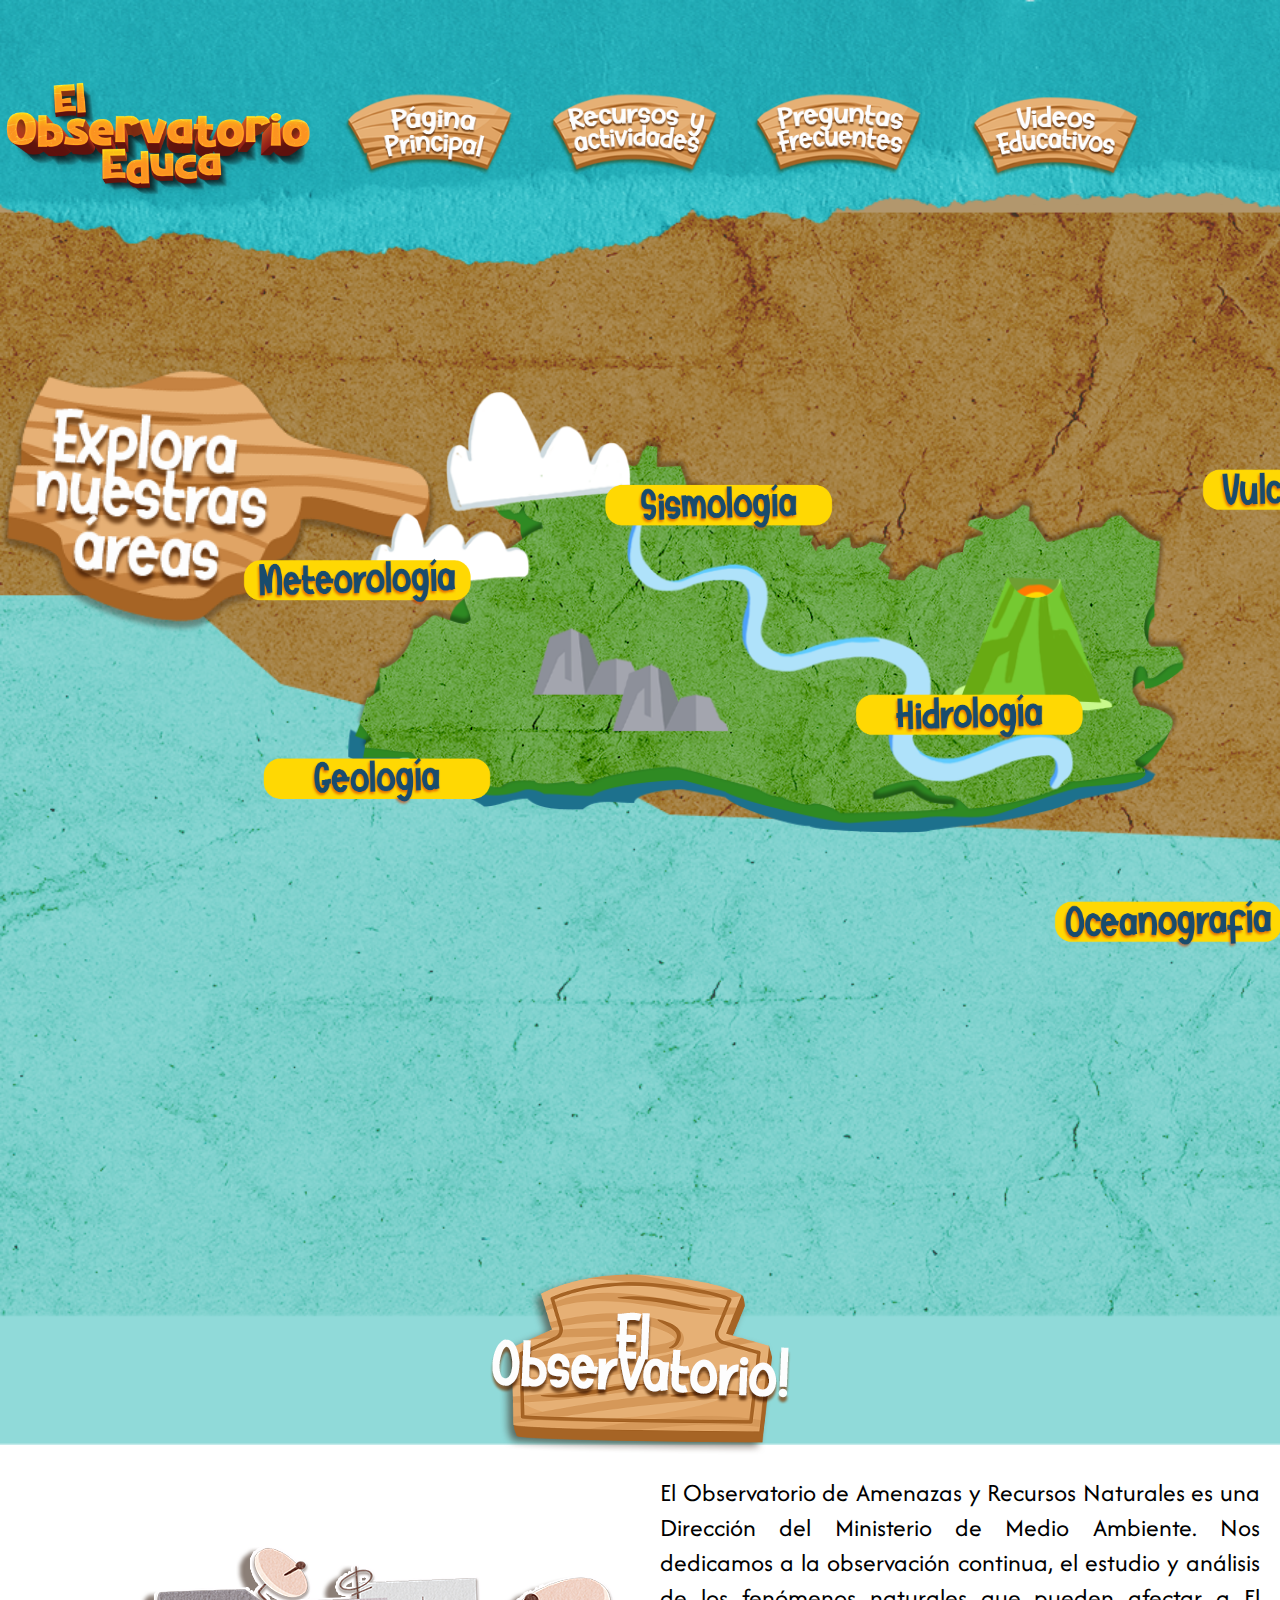
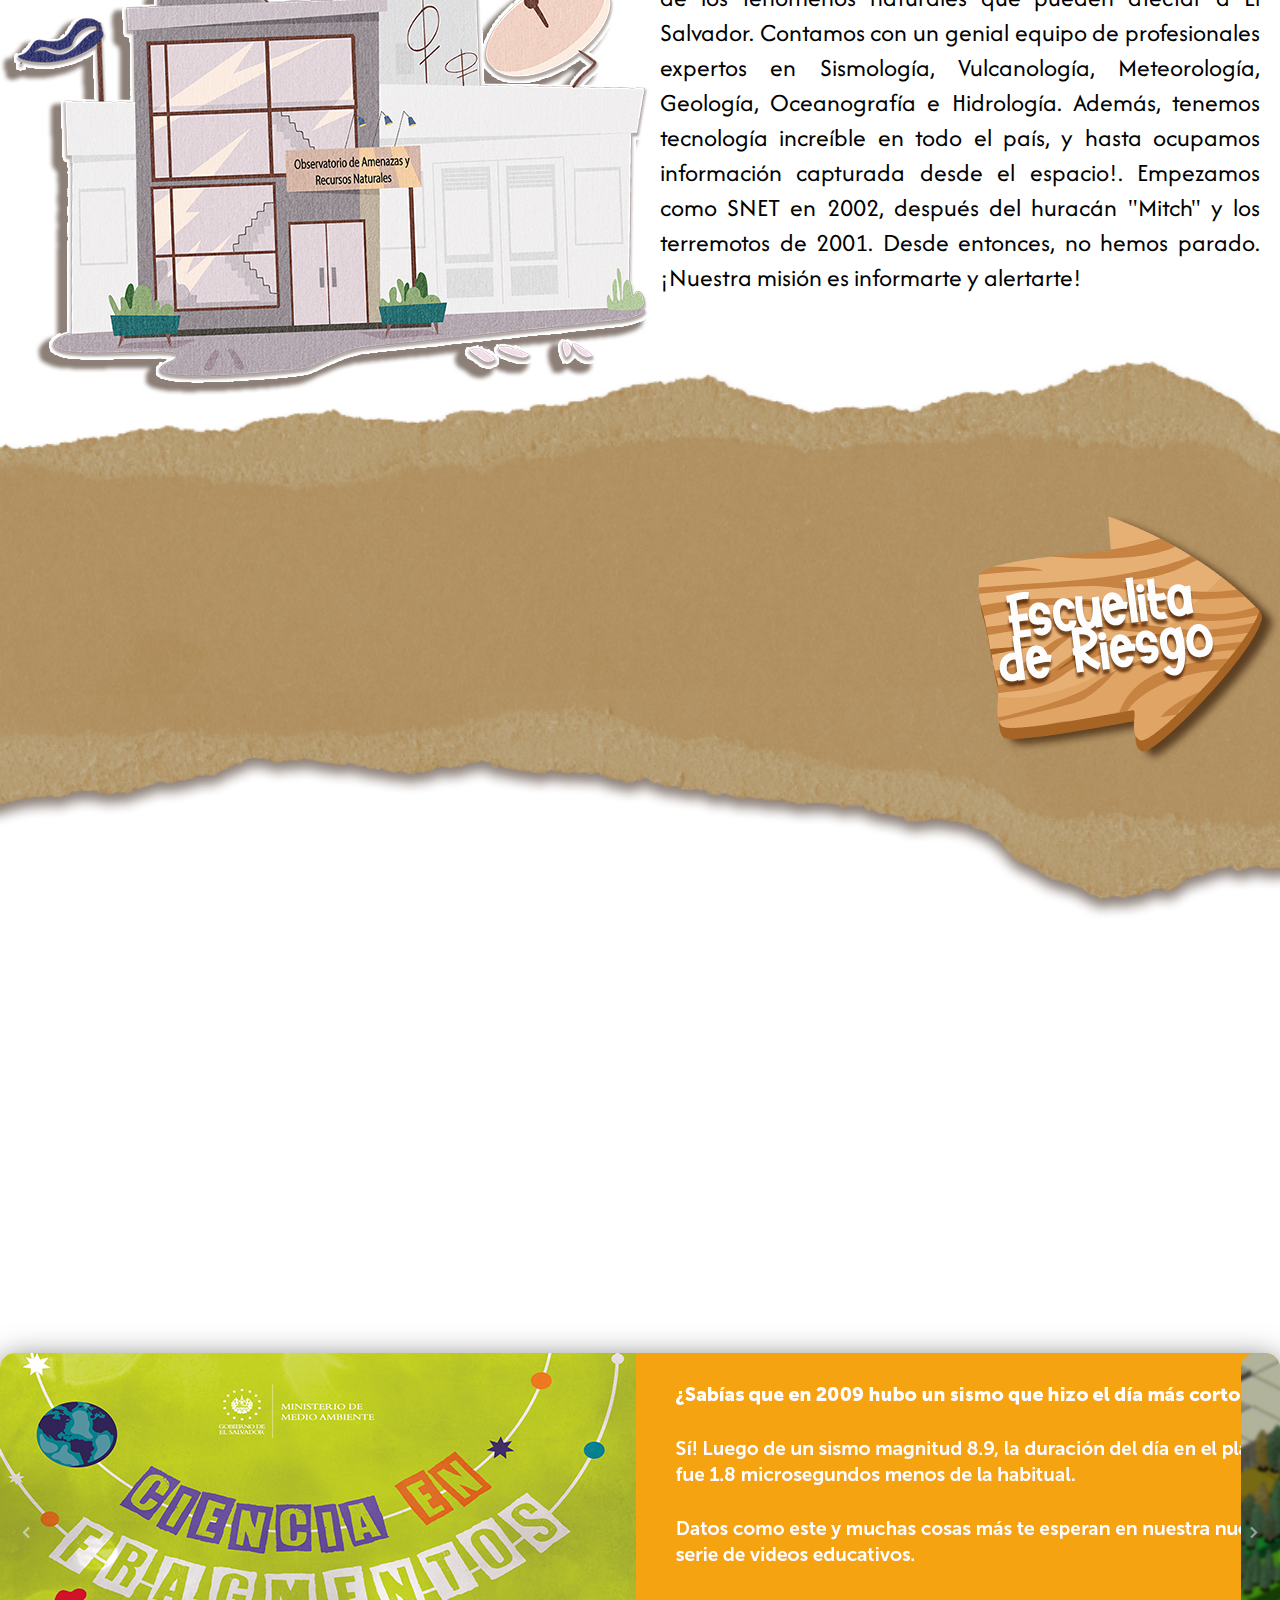
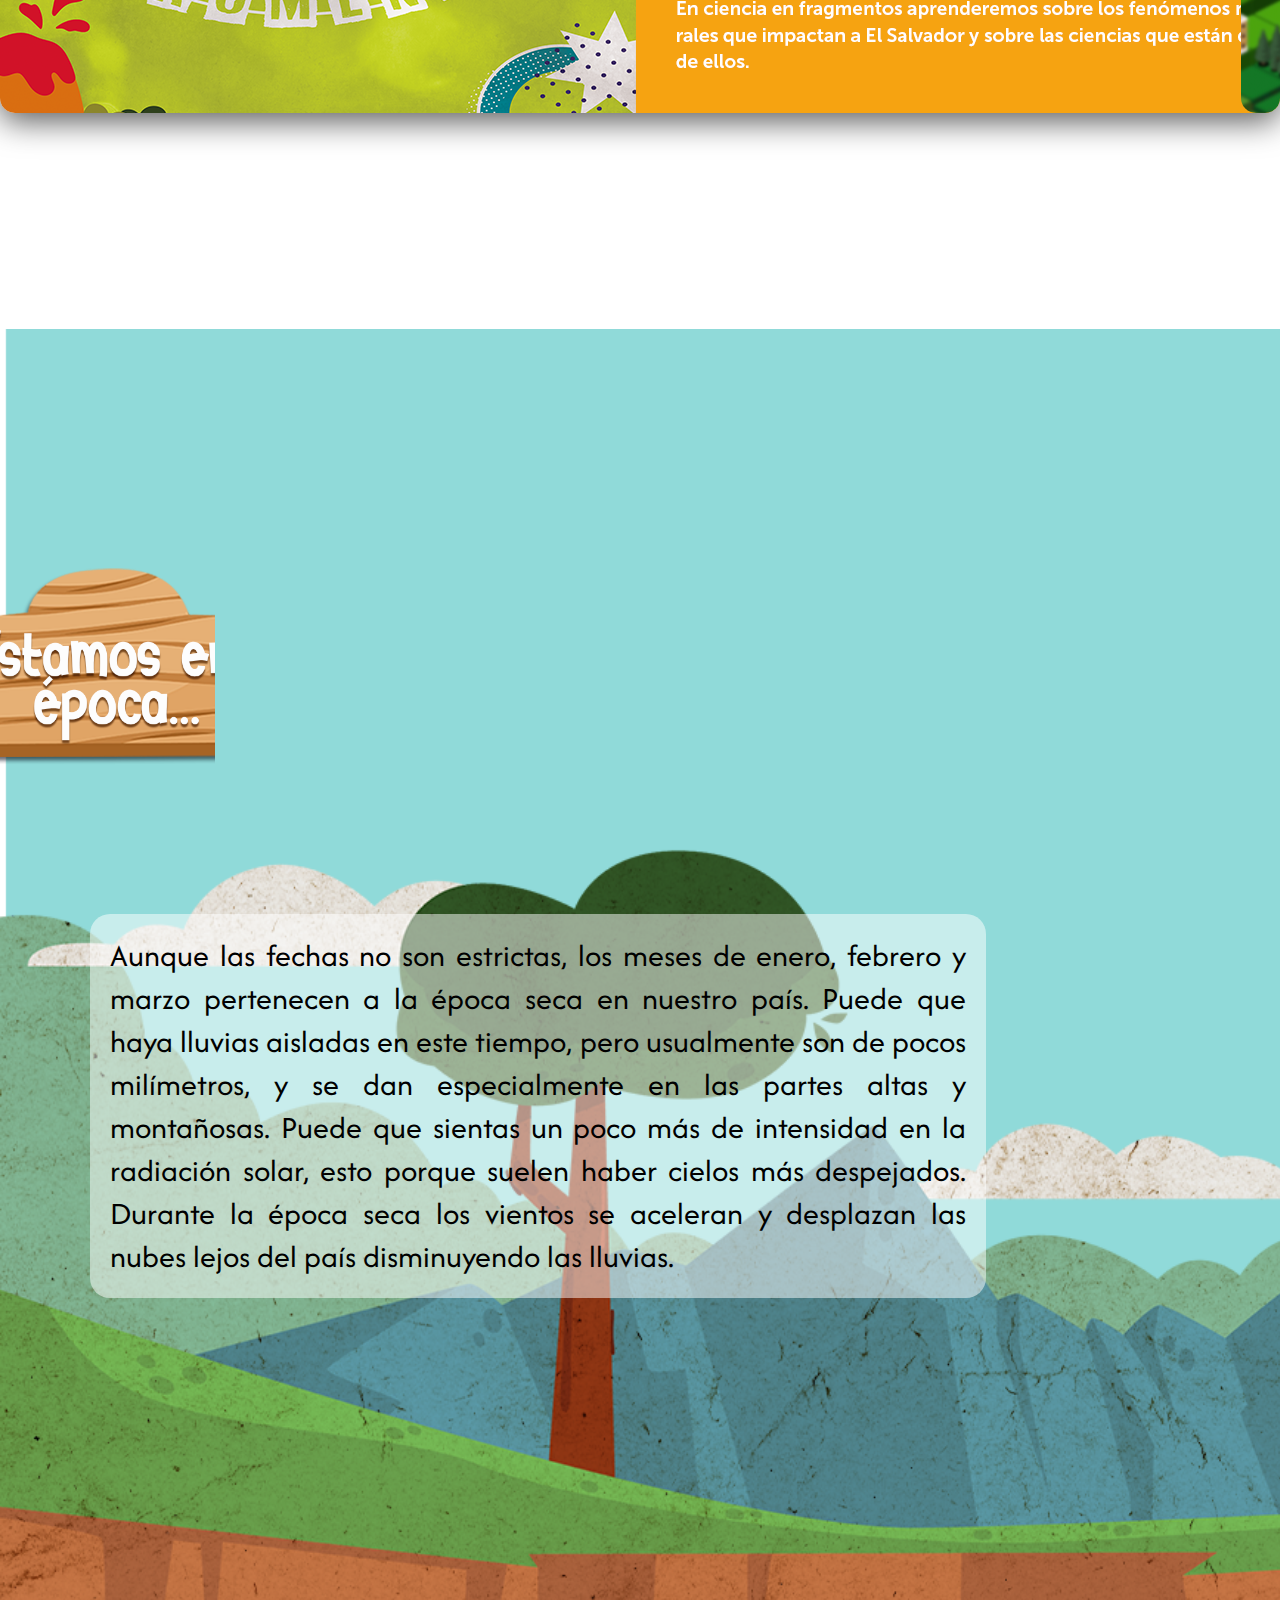
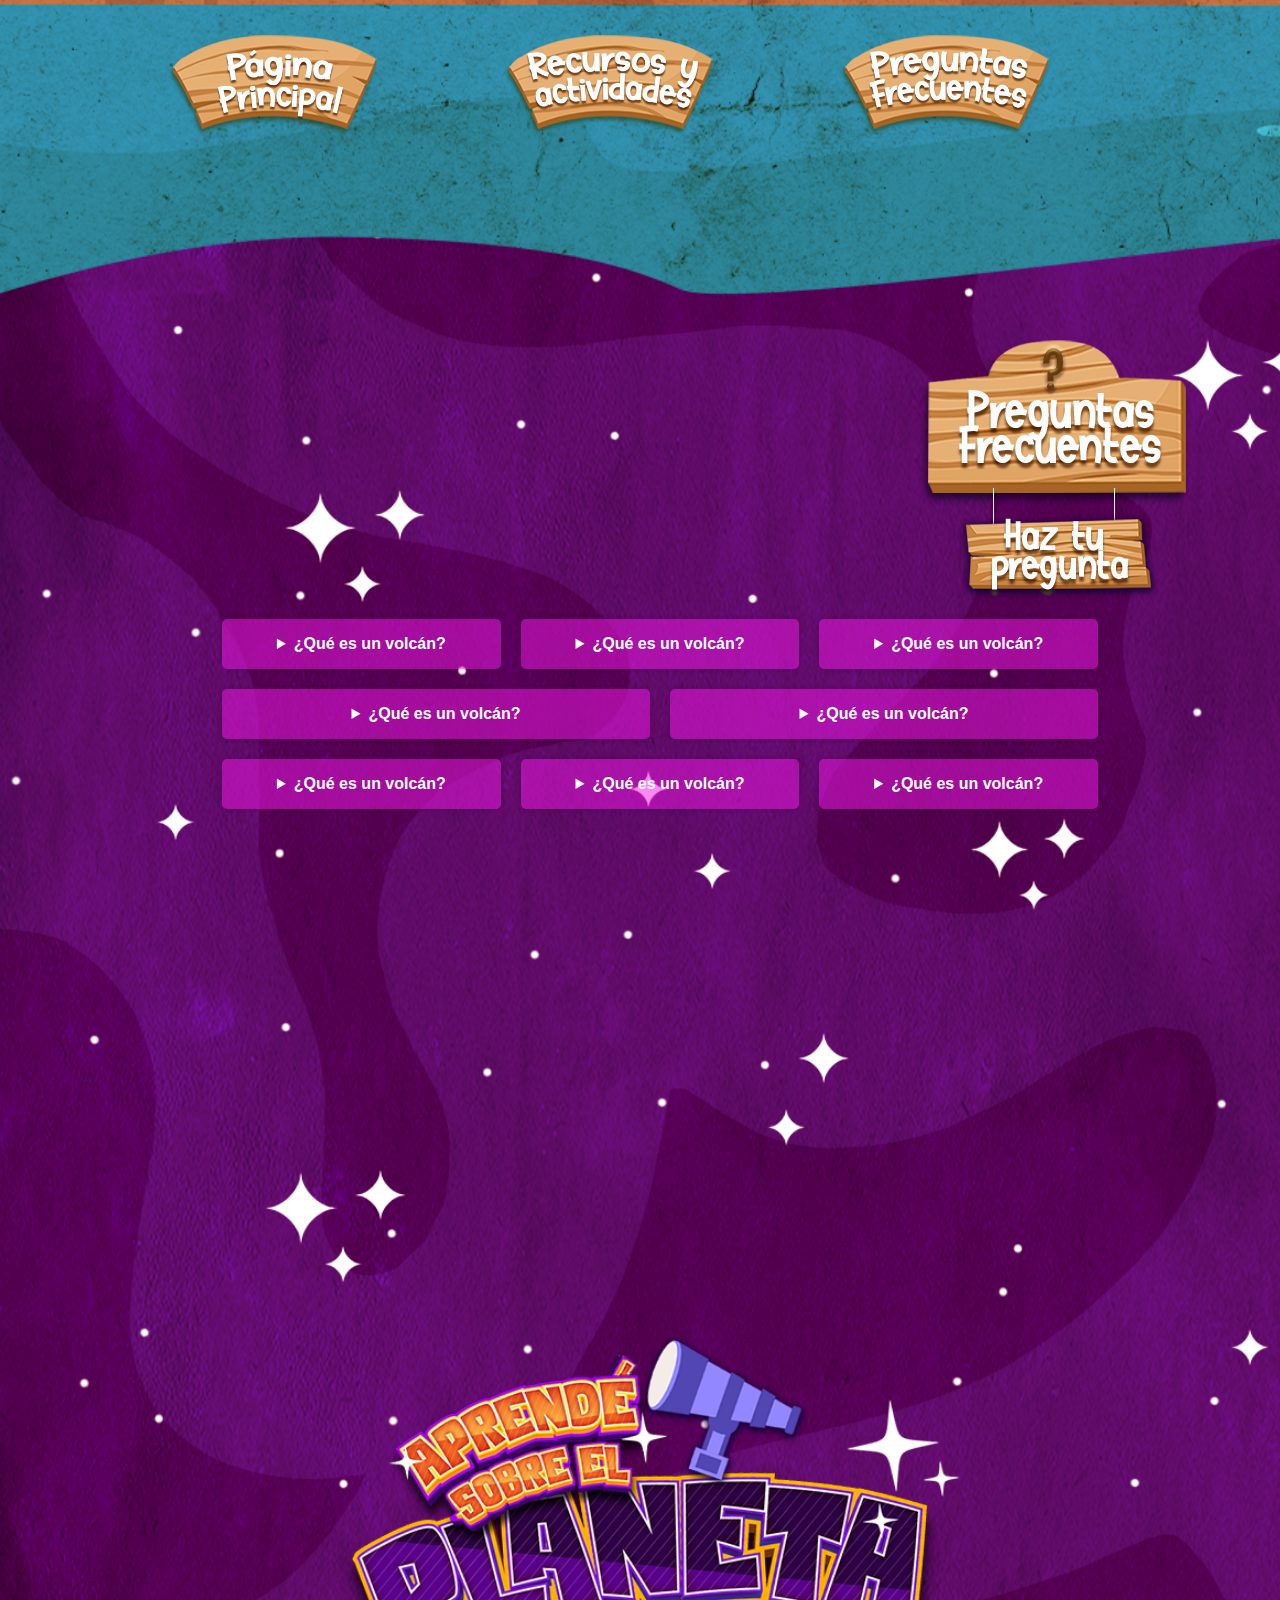
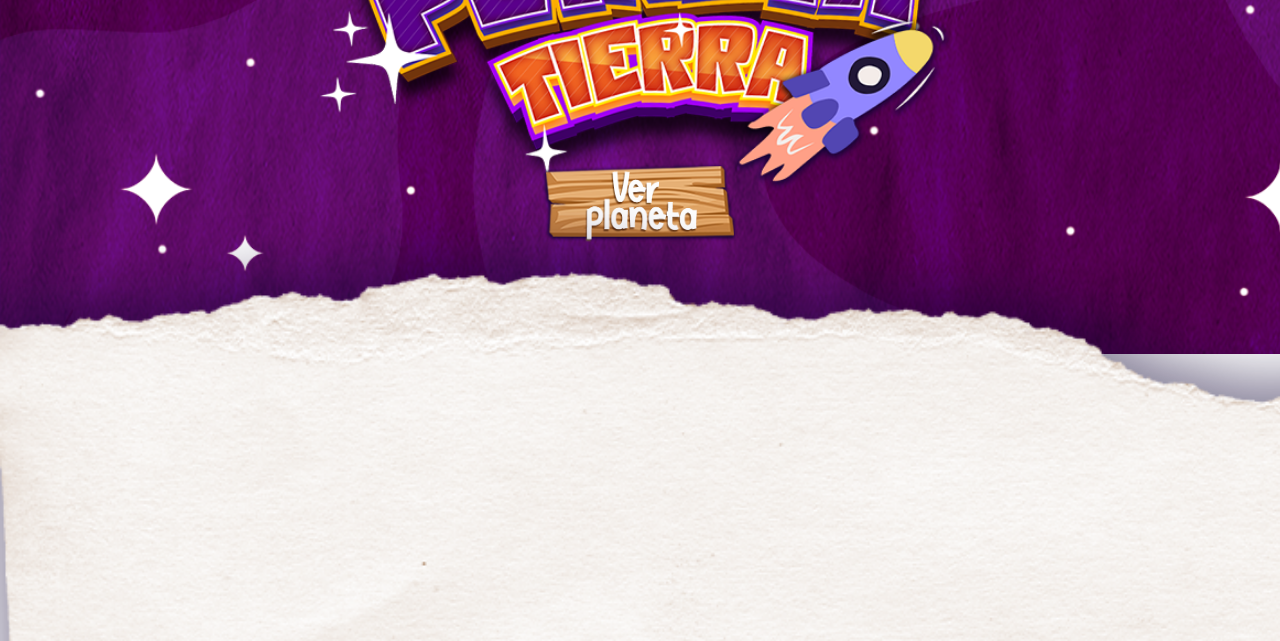
==== index.html @ 7cb97d18 "Primer commit" ====
<!DOCTYPE html>
<html lang="en">

<head>
  <meta charset="UTF-8" />
  <meta name="viewport" content="width=device-width, initial-scale=1.0" />
  <link rel="icon" type="image/svg+xml" href="./img/logo-peq-observatorio.svg">
  <link rel="stylesheet" href="./css/stylesDesktop.css" />
  <link rel="stylesheet" href="./css/stylesMobile.css">
  <link rel="stylesheet" href="https://fonts.googleapis.com/css?family=Afacad">
  <link href='https://unpkg.com/boxicons@2.1.4/css/boxicons.min.css' rel='stylesheet'>
  <script defer src="./js/index.js"></script>

  <title>El observatorio Educa</title>
</head>
<div class="mobile-content">

  <body class="body-mobile">
    <main class="mobile-content">
      <section class="areasDeEstudioSection">
        <img src="./img/logo-peq-observatorio.svg"
          alt="logo tamanio pequenio del observatorio del MInisterio De Mediao Ambiente Y Recursos Naturales de El Salvador" />

        <nav>
          <a class="box hidro show" href="./paginasIntermedias/hidrologiaIntermedia.html"></a>
          <a class="box vulcan show" href="./paginasIntermedias/vulcanologiaIntermedio.html"></a>
          <a class="box meteo show" href="./paginasIntermedias/meteorologiaIntermedia.html"></a>
          <a class="box geo show" href="./paginasIntermedias/geologiaIntermedia.html"></a>
          <a class="box ocean show" href="./paginasIntermedias/oceanografiaIntermedia.html"></a>
          <a class="box sism show" style="text-decoration: none"
            href="./paginasIntermedias/sismologiaIntermedia.html"></a>
        </nav>
      </section>


      <section class="container-grasszonesuperiorMobile">
        <img src="./img/observarotiobanner.svg" alt="imagen de madera con texto que dice el observatorio">

        <header class="grasszone-header">
        </header>
        <div>
          <img class="observatorioMobile" id="elobservatorioimg" src="./img/observatoybuilding.svg"
            alt="observatorioimg">
        </div>
        <div>
          <p class="parrafobservatorioMobile">
            El Observatorio de Amenazas y Recursos Naturales es una Dirección del Ministerio de Medio Ambiente.
            Nos
            dedicamos a la observación continua, el estudio y análisis de los fenómenos naturales que pueden
            afectar
            a El Salvador. Contamos con un genial equipo de profesionales expertos en Sismología, Vulcanología,
            Meteorología, Geología, Oceanografía e Hidrología. Además, tenemos tecnología increíble en todo el
            país,
            y hasta ocupamos información capturada desde el espacio!.
            Empezamos como SNET en 2002, después del huracán "Mitch" y los terremotos de 2001. Desde entonces,
            no
            hemos parado. ¡Nuestra misión es informarte y alertarte!
          </p>
        </div>

        <img src="./img/botonIrGeneral.png" alt="Boton Con textura de madera y texto que dice vamos"
          class="botonVerMas-Container-grasszonesuperiorMobile">

      </section>
      <section class="lakezone-mobile">
        <!-- Estas imagense 
        hacer un div con fondo el papel rasgado 
        y despues solo inserto el boton, adentoro
        -->
        <div class="separador">
          <img src="./img/escuelitaderiezgo.svg" alt="Boton con Textura de madera y texto que dice Escuelita de Riesgo"
            class="escuelitaDeRiesgoBoton">
        </div>
        <header class="lakezone-headerMobile">
          <img src="./img/epoca.svg" alt="letrero de madera con el texto estamos en epoca ">
        </header>
        <div class="lakezone-superiorMobile">
          <p class="parrafolakezoneMobile">
            Aunque las fechas no son estrictas, los meses de enero, febrero y marzo pertenecen a la época seca
            en
            nuestro país. Puede que haya lluvias aisladas en este tiempo, pero usualmente son de pocos
            milímetros, y
            se dan especialmente en las partes altas y montañosas. Puede que sientas un poco más de intensidad
            en la
            radiación solar, esto porque suelen haber cielos más despejados. Durante la época seca los vientos
            se
            aceleran y desplazan las nubes lejos del país disminuyendo las lluvias.
          </p>
        </div>
        <footer class="LinksDeInteresLakezone-mobile">
          <img src="./img/paginaPrincipalBoton.svg" alt="">
          <img src="./img/preguntasFrecuentesBoton.svg" alt="">
          <img src="./img/recursosEducativosBoton.svg" alt="">
        </footer>
      </section>

      <section class="faqSection">
        <img class="dividerImage" src="./img/bannerDivisorCafePapelRasgado.svg" />
        <div class="image-container">
          <img src="./img/faqImage.png" />
        </div>

        <article>
          <details>
            <summary>¿Qué es un volcán?</summary>
            <p>
              Un volcán es una estructura geológica por la que emergen el magma en
              forma de lava y gases del interior de la Tierra.
            </p>
          </details>

          <details>
            <summary>¿Qué es la hidrología?</summary>
            <p>
              La hidrología es la ciencia que se ocupa del estudio de la
              distribución, movimiento y propiedades del agua en la Tierra.
            </p>
          </details>

          <details>
            <summary>¿Qué es la meteorología?</summary>
            <p>
              La meteorología es la ciencia que estudia los fenómenos atmosféricos
              y las condiciones físicas que los producen.
            </p>
          </details>

          <details>
            <summary>¿Qué es la geología?</summary>
            <p>
              La geología es la ciencia que estudia la composición y estructura
              interna de la Tierra, y los procesos que la han afectado desde su
              origen.
            </p>
          </details>

          <details>
            <summary>¿Qué es la oceanografía?</summary>
            <p>
              La oceanografía es la ciencia que estudia la composición, ecología,
              geología y física del océano.
            </p>
          </details>

          <img src="./img/PlanetaTierra.svg" alt="Boton para que aprendan mas sobre el planeta tierra"
            class="botonDeAprendeSobreElPlanetaTierra">
        </article>

        <aside class="form-container">
          <h3>¿Tienes alguna pregunta?</h3>
          <form action="mailto:00163922@uca.edu.sv" method="post" enctype="text/plain">
            <label for="name">Nombre:</label><br />
            <input type="text" id="name" name="name" pattern="[a-zA-Z0-9]{5,}" required /><br />
            <label for="question">Pregunta:</label><br />
            <textarea id="question" name="question"></textarea><br />
            <input type="submit" value="Enviar" />
          </form>
        </aside>
      </section>

      <footer class="footerSection">
        <img src="./img/Logotipo-MARNBlanco.png"
          alt="Logo del Ministerio de Medio Ambiente Y Recursos Naturales de El Salvador" />
      </footer>
    </main>
  </body>
</div>
<div class="desktop-content">

  <body class="body-desktop">
    <header class="header-desktop">
      <a href="./index.html">
        <img id="logo-desktop" src="./img/logo-peq-observatorio.svg" alt="logo">
      </a>      
      <img class="button-desktop" src="./img/homebutton.svg" alt="button1">
      <img class="button-desktop" src="./img/resourcesandactivities.svg" alt="button2">
      <img class="button-desktop" src="./img/FAQS.svg" alt="button3">
      <img class="button-4" src="./img/videosbutton.svg" alt="button4">
    </header>
    <section class="zonademapa-desktop">

      <img id="explora-mapa" src="./img/Explora nuestras áreas BANNER.svg" alt="explora">

      <div class="mapa">
        <img id="meteoreologiabutton" src="./img/meteoreologiabutton.svg" alt="meteorologia"
          onclick="window.location.href='./paginasIntermedias/meteorologiaIntermedia.html';">
        <img id="geologiabutton" src="./img/geologiabutton.svg" alt="geologia"
          onclick="window.location.href='./paginasIntermedias/geologiaIntermedia.html';">
        <img id="sismologiabutton" src="./img/sismologiabutton.svg" alt="sismologia"
          onclick="window.location.href='./paginasIntermedias/sismologiaIntermedia.html';">
        <img id="hidrologiabutton" src="./img/hidrologiabutton.svg" alt="hidrologia"
          onclick="window.location.href='./paginasIntermedias/hidrologiaIntermedia.html';">
        <img id="vulcanologiabutton" src="./img/vulcanologiabutton.svg" alt="vulcanologia"
          onclick="window.location.href='./paginasIntermedias/vulcanologiaIntermedio.html';">
        <img id="oceanografiabutton" src="./img/oceanografiabutton.svg" alt="oceanografía"
          onclick="window.location.href='./paginasIntermedias/oceanografiaIntermedia.html';">

      </div>


    </section>

    <section class="grasszone-desktop">
      <div class="grasszone-superior">
        <header class="grasszone-header">
          <img id="elobservatoriobanner" src="./img/observarotiobanner.svg" alt="banner">
        </header>
        <div class="container-grasszonesuperior">
          <div>
            <img id="elobservatorioimg" src="./img/observatoybuilding.svg" alt="observatorioimg">
          </div>
          <div>
            <p class="parrafobservatorio">
              El Observatorio de Amenazas y Recursos Naturales es una Dirección del Ministerio de Medio Ambiente.
              Nos
              dedicamos a la observación continua, el estudio y análisis de los fenómenos naturales que pueden
              afectar
              a El Salvador. Contamos con un genial equipo de profesionales expertos en Sismología, Vulcanología,
              Meteorología, Geología, Oceanografía e Hidrología. Además, tenemos tecnología increíble en todo el
              país,
              y hasta ocupamos información capturada desde el espacio!.
              Empezamos como SNET en 2002, después del huracán "Mitch" y los terremotos de 2001. Desde entonces,
              no
              hemos parado. ¡Nuestra misión es informarte y alertarte!
            </p>
          </div>

        </div>


        <footer class="bannerdivisor-desktop">
          <img id="escuelitaderiezgobutton" src="./img/escuelitaderiezgo.svg">
        </footer>
      </div>

      <div class="grasszone-inferior">

        <div class="container-carousel">
          <div class="carruseles" id="slider">
            <section class="slider-section">
              <img src="img/slide 1_.svg">
            </section>
            <section class="slider-section">
              <img src="img/slide 2_ (1).svg"
                onclick="window.location.href='https://www.stopdisastersgame.org/stop_disasters/';">
            </section>

          </div>
          <div class="btn-left"><i class='bx bx-chevron-left'></i></div>
          <div class="btn-right"><i class='bx bx-chevron-right'></i></div>
        </div>





      </div>

    </section>
    <section class="lakezone-desktop">
      <header class="lakezone-header">
      </header>
      <div class="lakezone-superior">
        <p class="parrafolakezone">
          Aunque las fechas no son estrictas, los meses de enero, febrero y marzo pertenecen a la época seca
          en
          nuestro país. Puede que haya lluvias aisladas en este tiempo, pero usualmente son de pocos
          milímetros, y
          se dan especialmente en las partes altas y montañosas. Puede que sientas un poco más de intensidad
          en la
          radiación solar, esto porque suelen haber cielos más despejados. Durante la época seca los vientos
          se
          aceleran y desplazan las nubes lejos del país disminuyendo las lluvias.
        </p>
      </div>
      <footer class="lakezone-footer">

      </footer>

      <div class="lakezone-inferior">


        <div class="lakezonebuttons">
          <img class="button-desktop" src="./img/homebutton.svg" alt="button1">
          <img class="button-desktop" src="./img/resourcesandactivities.svg" alt="button2">
          <img class="button-desktop" src="./img/FAQS.svg" alt="button3">

        </div>
      </div>



    </section>
    <section class="spacezone-desktop">
      <header class="spacezone-header">
        <img class="faqs-banner" src="./img/Haz tu  pregunta (1).svg" alt="banner" id="openFormButton">
      </header>

      <div class="popup" id="popupForm">
        <div class="popup-content">
          <span class="close" id="closeFormButton">&times;</span>
          <h2>Completa el formulario</h2>
          <form action="mailto:00163922@uca.edu.sv" method="post" enctype="text/plain">
            <label for="nombre">Nombre:</label>
            <input type="text" id="nombre" name="nombre" pattern="[a-zA-Z0-9]{5,}" required />
            <label for="question">Pregunta:</label>
          </form></br>
          <textarea id="question" name="question"></textarea><br />
          <input type="submit" value="Enviar" />
          </form>
        </div>
      </div>

      <div class="mitad-superior">
        <div class="container">
          <div class="row">
            <details class="card-01">
              <summary>¿Qué es un volcán?</summary>
              <p>Un volcán es una estructura geológica por la que emergen el magma en
                forma de lava y gases del interior de la Tierra.</p>
            </details>
            <details class="card-01">
              <summary>¿Qué es un volcán?</summary>
              <p>Un volcán es una estructura geológica por la que emergen el magma en
                forma de lava y gases del interior de la Tierra.</p>
            </details>
            <details class="card-01">
              <summary>¿Qué es un volcán?</summary>
              <p>Un volcán es una estructura geológica por la que emergen el magma en
                forma de lava y gases del interior de la Tierra.</p>
            </details>

          </div>
          <div class="row">
            <details class="card-02">
              <summary>¿Qué es un volcán?</summary>
              <p>Un volcán es una estructura geológica por la que emergen el magma en
                forma de lava y gases del interior de la Tierra.</p>
            </details>
            <details class="card-02">
              <summary>¿Qué es un volcán?</summary>
              <p>Un volcán es una estructura geológica por la que emergen el magma en
                forma de lava y gases del interior de la Tierra.</p>
            </details>
          </div>
          <div class="row">
            <details class="card-03">
              <summary>¿Qué es un volcán?</summary>
              <p>Un volcán es una estructura geológica por la que emergen el magma en
                forma de lava y gases del interior de la Tierra.</p>
            </details>
            <details class="card-03">
              <summary>¿Qué es un volcán?</summary>
              <p>Un volcán es una estructura geológica por la que emergen el magma en
                forma de lava y gases del interior de la Tierra.</p>
            </details>
            <details class="card-03">
              <summary>¿Qué es un volcán?</summary>
              <p>Un volcán es una estructura geológica por la que emergen el magma en
                forma de lava y gases del interior de la Tierra.</p>
            </details>
          </div>
        </div>
      </div>
      <div class="mitad-inferior">
        <img class="planeta-banner" src="./img/Planeta tierra.svg" alt="banner">
      </div>

      <footer class="spacezone-footer">
        <img class="verplaneta-button" src="./img/Artboard 33.svg" alt="button">
      </footer>

    </section>
    <footer class="footer-desktop">

    </footer>



  </body>



</div>

</html>
---- css/stylesDesktop.css ----
@import url("https://fonts.googleapis.com/css?family=Poppins:400,700&display=swap");
@import url('https://fonts.googleapis.com/css2?family=Poppins:wght@300;400;500;600;700&display=swap');

@font-face {
  font-family: 'Kids Komik';
  src: url('../fonts/kidskomik/KidsKomik/KidsKomik.ttf') format('truetype');
}

* {
  box-sizing: border-box;
}

/* ================== DESKTOP MEDIA QUERY============ */

@media only screen and (min-width: 768px) {
  .mobile-content, .mobile-contentTemas {
    display: none;
    /* Ocultar contenido para móviles y tabletas en escritorios */
  }

  .hamburger {
    display: none;
  }

  html {
    overflow-x: hidden;
    font-family: "Roboto", sans-serif;
  }

  * {
    box-sizing: border-box;
  }


  * {
    margin: 0;
    padding: 0;
    box-sizing: border-box;
  }



  .body-desktop {

    margin: 0;
  }

  .header-desktop {
    background-image: url(../img/HEADER\ GENERAL_.svg);
    background-size: cover;
    background-repeat: no-repeat;
    height: 30vh;
    z-index: 3;
    position: relative;
    display: flex;
    justify-content: flex-start;
  }

  .header-desktop #logo-desktop {

    width: 100%;
    /* Controla el ancho de la imagen */
    height: 100%;
    /* Mantiene la relación de aspecto de la imagen */
    margin-right: -2%;
    /* Ajusta este valor según tus necesidades */
  }

  .button-desktop {

    transform: translateX(-20%);
    margin-right: -10%;
    /* Ajusta este valor según tus necesidades */
    margin-left: 1%;
    width: 25%;
    /* Ajusta este valor según tus necesidades */
    height: auto;
  }

  .button-4 {

    transform: translateX(-20%);
    margin-right: 0%;
    /* Ajusta este valor según tus necesidades */
    margin-left: 2%;
    width: 25%;
    /* Ajusta este valor según tus necesidades */
    height: auto;

  }


  .zonademapa-desktop {
    background-image: url(../img/atrasdelmapa.svg);
    background-size: cover;
    margin-top: -175px;
    height: 150vh;
    z-index: 2;
    position: relative;
    display: flex;
  }

  .zonademapa-desktop #explora-mapa {
    width: 65vw;
    /* Controla el ancho de la imagen */
    max-width: 900px;
    min-width: 328px;
    margin: auto;
    height: 30vh;
    transform: translateX(-10vh);
    transform: translateY(-30vh);
    padding: 0;

  }

  .mapa {
    background-image: url(../img/MAPA\ HOME.svg);
    background-size: contain;
    background-position: center;
    background-repeat: no-repeat;
    height: 50%;
    width: 125%;
    transform: translate(-10vh, 20vh);
  }

  .mapa #meteoreologiabutton {
    height: 30%;
    width: 30%;
    transform: translate(-13vh, 23vh);
  }

  .mapa #geologiabutton {

    height: 30%;
    width: 30%;
    transform: translate(-40vh, 45vh);
  }

  .mapa #sismologiabutton {

    height: 30%;
    width: 30%;
    transform: translate(-30vh, 15vh);

  }

  .mapa #hidrologiabutton {
    height: 30%;
    width: 30%;

    transform: translate(55vh, 15vh);
  }

  .mapa #vulcanologiabutton {

    height: 30%;
    width: 30%;
    transform: translate(65vh, -10vh);
  }

  .mapa #oceanografiabutton {
    height: 30%;
    width: 30%;

    transform: translate(20vh, 38vh);
  }

  .grasszone-desktop {
    background-image: url(../img/grassbg.svg);
    background-size: cover;
    height: 276vh;
    z-index: 4;
    position: relative;
    margin-top: -175px;
    display: flex;
    flex-direction: column;


  }

  .grasszone-superior {
    flex: 1;
    height: 25%;


  }

  .container-grasszonesuperior {
    display: flex;
    flex-direction: row;
  }

  .container-grasszonesuperior div {

    flex: 1;
    height: 15%;
    width: 50%;

  }


  .grasszone-inferior {
    flex: 1;
    height: 50%;
    display: flex;
    align-items: center;
    justify-content: center;

  }


  .container-carousel {
    position: relative;
    width: 1350px;
    height: 360px;

    box-shadow: 0 8px 32px 0 rgba(0, 0, 0, 0.66);
    border-radius: 15px;
    overflow: hidden;

  }

  .carruseles {
    width: 200%;
    height: 100%;
    display: flex;

  }

  .slider-section {
    width: calc(100% / 2);
    height: 100%;
    display: flex;
    align-items: center;
    justify-content: center;
  }

  .slider-section img {

    object-fit: contain;
    border-radius: 15px;
  }

  .btn-left,
  .btn-right {
    display: flex;
    position: absolute;
    top: 50%;
    font-size: 1.5rem;
    background-color: transparent;
    border-radius: 50%;
    padding: 5px;
    font-weight: 600;
    cursor: pointer;
    color: #ffffff81;
    transform: translate(0, -50%);
    transition: .5s ease;
    user-select: none;
  }

  .btn-left:hover,
  .btn-right:hover {
    background-color: #333333d4;
    color: #fff;
  }

  .btn-left {
    left: 10px;
  }

  .btn-right {
    right: 10px;
  }

  .parrafobservatorio {
    background: rgba(255, 255, 255, 0.5);
    width: 100%;
    font-family: 'Afacad', sans-serif;
    border-radius: 20px;

    font-size: 2vw;
    text-align: justify;
    padding: 20px;
    line-height: -10px;
  }

  .grasszone-desktop #elobservatoriobanner {
    margin-left: auto;
    margin-right: auto;
    display: block;
  }

  .grasszone-desktop #elobservatorioimg {
    height: 25%;
    width: auto;
    transform: translateY(10vh);
  }

  .bannerdivisor-desktop {
    background-image: url(../img/bannerdivisor.svg);
    background-size: cover;
    height: 45%;
    z-index: 4;
    display: flex;
    align-items: center;
    justify-content: flex-end;
    transform: translateY(5vh);
  }

  .lakezone-header {
    background-image: url(../img/epoca.svg);
    background-size: cover;
    width: 25%;
    height: 25%;
    margin-left: auto;
    margin-right: auto;
    display: block;



  }





  .lakezone-desktop {

    background-image: url(../img/fondolago.svg);
    background-size: cover;
    height: 175vh;
    z-index: 1;
    position: relative;
    margin-top: -225px;
    display: flex;
    flex-direction: column;
  }

  .lakezone-header {
    transform: translate(-65vh, 20vh);
  }

  .lakezone-superior {
    height: 75%;
    overflow: hidden;
  }

  .lakezone-inferior {

    height: 25%;
    overflow: hidden;
    /* Hace que ambos divs ocupen el mismo espacio */
  }

  .parrafolakezone {

    background: rgba(255, 255, 255, 0.5);
    width: 70%;
    font-family: 'Afacad', sans-serif;
    border-radius: 20px;
    transform: translate(10vh, 30vh);
    font-size: 2.5vw;
    text-align: justify;
    padding: 20px;
    line-height: -10px;


  }

  .lakezonebuttons {
    display: flex;
    justify-content: center;
    transform: translate(-22vh, 2vh);
    width: 125%;
    gap:5%;
   
  }



  .spacezone-desktop {
    background-image: url(../img/fondo\ estrelas\ doble_.svg);
    height: 1750px;
    background-size: cover;
    z-index: 0;
    position: relative;
    margin-top: -100px;
    display: flex;
    flex-direction: column;

  }

  .spacezone-header {
    display: flex;
    justify-content: end;
  }

  .popup {
    display: none;
    position: fixed;
    top: 0;
    left: 0;
    width: 100%;
    height: 100%;
    background-color: rgba(0, 0, 0, 0.5);
    z-index: 999;
    border-radius: 10px;
    overflow: auto;
  }
  
  .popup.show {
    display: block !important;
  }
  
  .popup-content {
    position: relative;
    z-index: 1;
    max-width: 360px;
    margin: 10% auto;
    padding: 45px;
    text-align: center;
    background: rgba(241, 25, 230, 0.508);
    border-radius: 10px;
    color: white;
  }
  
  .popup-content h2,
  .popup-content label,
  .popup-content input[type="text"],
  .popup-content textarea,
  .popup-content input[type="submit"] {
    font-family: "Roboto", sans-serif;
    margin-bottom: 15px;
  }
  
  .popup-content input[type="text"],
  .popup-content textarea {
    outline: 0;
    background: #f2f2f2;
    width: 100%;
    border: 0;
    padding: 15px;
    box-sizing: border-box;
    font-size: 14px;
    border-radius: 5px;
  }
  
  .popup-content input[type="submit"] {
    outline: 0;
    background: #8a2be2;
    width: 100%;
    border: 0;
    padding: 15px;
    color: white;
    font-size: 14px;
    cursor: pointer;
    border-radius: 5px;
    transition: background 0.3s ease;
  }
  
  .popup-content input[type="submit"]:hover,
  .popup-content input[type="submit"]:active,
  .popup-content input[type="submit"]:focus {
    background: #800080;
  }
  
  /* Estilos adicionales para el botón de cierre */
  .popup-content .close {
    position: absolute;
    top: 10px;
    right: 15px;
    transition: all 0.3s;
    font-size: 30px;
    font-weight: bold;
    text-decoration: none;
    color: white;
  }
  
  .popup-content .close:hover {
    color: #f00;
  }
  

  .close {
    position: absolute;
    top: 10px;
    right: 10px;
    cursor: pointer;
    font-size: 24px;
    color: white;
  }

  .faqs-banner {
    transform: translate(-10vh, 15vh);

  }

  .mitad-superior {
    flex: 1;

  }




  .mitad-inferior {
    flex: 1;
    display: flex;
    justify-content: center;
    /* Hace que ambos divs ocupen el mismo espacio */
  }

  .container {
    margin: 20px;
    position: absolute;
    /* Posiciona de manera absoluta dentro de su contenedor padre */
    top: 50%;
    /* Mueve el contenedor al 50% del contenedor padre en la parte superior */
    left: 50%;
    /* Mueve el contenedor al 50% del contenedor padre en la parte izquierda */
    transform: translate(-50%, -40%);
    /* Centra el contenedor */
    width: 70%;
    /* Establece el ancho del contenedor al 50% del ancho del contenedor padre */
    height: 70%;
  }

  .row {
    width: 100%;
    display: flex;
    justify-content: center;
    flex-wrap: wrap;
  }

  .card-01 {
    background: rgba(241, 25, 230, 0.508);

    position: relative;
    flex: 1;
    max-width: 300px;
    height: 50px;
    margin: 10px;
    border-radius: 5px;
    box-shadow: 0 0 5px rgba(0, 0, 0, 0.2);
    color: white;
    font-weight: bold;
    text-align: center;
    padding: 1rem;

  }

  .card-01[open] {
    max-width: 300px;
    height: 200px;
    margin: 10px;
    border-radius: 5px;
    box-shadow: 0 0 5px rgba(0, 0, 0, 0.2);
    line-height: 1.6;
    font-weight: bold;
    text-align: center;
    padding: 2rem;
  }

  .card-02 {
    background: rgba(241, 25, 230, 0.508);
    ;
    position: relative;
    flex: 1;
    max-width: 460px;
    height: 50px;
    margin: 10px;
    border-radius: 5px;
    box-shadow: 0 0 5px rgba(0, 0, 0, 0.2);
    color: white;
    font-weight: bold;
    text-align: center;
    padding: 1rem;
  }

  .card-02[open] {
    max-width: 460px;
    height: 200px;
    margin: 10px;
    border-radius: 5px;
    box-shadow: 0 0 5px rgba(0, 0, 0, 0.2);
    line-height: 1.6;
    font-weight: bold;
    text-align: center;
    padding: 2rem;
  }

  .card-03 {
    background: rgba(241, 25, 230, 0.508);
    ;
    position: relative;
    flex: 1;
    max-width: 300px;
    height: 50px;
    margin: 10px;
    border-radius: 5px;
    box-shadow: 0 0 5px rgba(0, 0, 0, 0.2);
    color: white;
    font-weight: bold;
    text-align: center;
    padding: 1rem;

  }

  .card-03[open] {
    max-width: 300px;
    height: 200px;
    margin: 10px;
    border-radius: 5px;
    box-shadow: 0 0 5px rgba(0, 0, 0, 0.2);
    line-height: 1.6;
    font-weight: bold;
    text-align: center;
    padding: 2rem;
  }

  .planeta-banner {

    width: 50%;
    transform: translateY(10vh);


  }

  .verplaneta-button {
    width: 25%;
    transform: translateY(-10vh);
  }

  .spacezone-footer {
    display: flex;
    justify-content: center;
  }

  .footer-desktop {
    background-image: url(../img/footer.svg);
    background-repeat: no-repeat;
    background-size: cover;
    height: 50vh;
    z-index: 5;
    position: relative;
    margin-top: -12.7%;
  }


  /* VULCANOLOGIA INTERMEDIO*/
  .vulcanologia-zone {
    background-image: url(../img/fondovulcanologiadesktop.svg);
    background-size: cover;
    height: 250vh;
    margin-top: -5%;
  }

  .vulcanologia-zone-superior,
  .vulcanologia-zone-inferior {

    flex: 1;
    height: 50%;
    overflow: hidden;
  }

  .vulcacardtitle {
    position: absolute;
    top: 25%;
    left: -50;
    width: 30%;
    height: 30%;
}

  .vulcasuperior-container {
    width: 100%;
    height: 100%;
    display: flex;
  }

  .mitad-superior {
    flex: 1;
    display: flex;
    justify-content: center;
    align-items: center;
    height: 100%;
    margin: 0;
  }
  .vulcacard-superior {
    background-color: #FAF3E0;
    border-radius: 10px;
    box-shadow: 0 4px 8px rgba(0, 0, 0, 0.1);
    padding: 20px;
    width: 90%;
    height: 75%;
    margin: auto;
    box-sizing: border-box;
  
   
  }
  

  .vulcainferior-container {
    width: 100%;
    height: 100%;
    display: flex;
    flex-direction: column;
  }

  .mitad-1 {
    height: 75%;
    overflow: hidden;
  }

  .mitad-2 {
    height: 25%;
    overflow: hidden;
  }

  .container-intermedio {
    margin: 20px;
    display: flex;
    justify-content: space-between;
    flex-wrap: wrap;
  }

  .column {
    flex: 1 1 calc(33.33% - 20px);
    /* Divide el espacio en tres columnas */
    max-width: calc(33.33% - 20px);
    /* Establece el ancho máximo de cada columna */
  }

  .custom-card {

    background-color: orange;
    margin: 20px;
    border-radius: 5px;
    box-shadow: 0 0 5px rgba(0, 0, 0, 0.2);
    color: white;
    font-weight: bold;
    text-align: center;
    padding: 2rem;
    height: 200px;
  }

  .terodactilo {
    background-image: url(../img/preguntasFrecuentesWood.svg);
    background-size: 75%; /* Reduce el tamaño de la imagen al 50% */
    background-repeat: no-repeat; /* Evita que la imagen se repita */
    background-position: center; /* Centra la imagen */
    width: 20%;
    height: 20%;
    display: flex; /* Habilita flexbox */
    align-items: center; /* Centra verticalmente */
    justify-content: center; /* Centra horizontalmente */
  }
  


  .vulca-buttons {
    display: flex;
    justify-content: center;
    transform: translate(-15vh, 2vh);
    width: 125%;
  }

  .swiper {
    width: 400px;
    height: 450px;
    display: flex;
    justify-content: center;
    align-items: center;
    position: relative;

  }

  .swiper-cards .swiper-slide {
    overflow: hidden;
    border: 1px solid white;
  }

  .swiper-slide {
    background: #fff;
    border-radius: 18px;
    position: relative;
    z-index: 1;
  }

  .swiper-slide.swiper-slide-active {
    box-shadow: 0 0 10px rgba(0, 0, 0, 0.1);
  }

  .ghost {
    background: url(../img/ghost.jpg);
    background-size: cover;
    background-position: center;
  }

  .jack {
    background: url(../img/jack.jpg);
    background-size: cover;
    background-position: center;
  }

  .god {
    background: url(../img/god.jpg);
    background-size: cover;
    background-position: center;
  }

  .joker {
    background: url(../img/joker.jpg);
    background-size: cover;
    background-position: center;
  }

  .wolverine {
    background: url(../img/wolverine.jpg);
    background-size: cover;
    background-position: center;
  }

  .swiper-buttons{
    width: 400px;
    height: 200px;
    display: flex;
    justify-content: center;
    align-items: center;
    position: relative;



  }

  .swiper-button-prev{
    position: absolute;
    transform: translate(80%, -50%); /* Centra los botones verticalmente */
    width: 100px !important;
    height: 100px !important;
    background-image: url('../img/sliderprev.svg'); 
    background-size: contain !important;
    background-repeat: no-repeat;
    cursor: pointer;
    
  }

  .swiper-button-next {

    position: absolute;
    transform: translate(80%, -50%); /* Centra los botones verticalmente */
    width: 100px !important;
    height: 100px !important;
    background-image: url('../img/slidernext.svg'); 
    background-size: contain !important;
    background-repeat: no-repeat;
    cursor: pointer;
    overflow: visible;
  }

  .swiper-button-prev::after, .swiper-button-next::after {
    display: none;
  }
  
  .button-eligeuntema {
    width: 70%;
    height: 70%;
    position: relative; /* o absolute, fixed, o sticky, dependiendo de tus necesidades */
    top: -25px; /* Mueve la imagen 20px hacia abajo */
    left: 73px; 
    /* Otros estilos */
  }
  
  

  
  

  /*VULCANOLOGIA TEMAS*/

  .vulcatemas-zone {
    background-image: url(../img/fondovulcanologiadesktop.svg);
    background-size: cover;
    height: 250vh;
    margin-top: -5%;
    display: flex;
    /* Utilizamos flexbox para centrar horizontal y verticalmente */
    justify-content: center;
    /* Centramos horizontalmente */
    align-items: center;
  }

  .temas-container {

    background-color: rgba(255, 255, 255, 0.5);
    /* Utilizamos RGBA para definir un color blanco con transparencia */
    width: 95%;
    /* El ancho ocupa todo el espacio disponible dentro de la sección */
    height: 93%;
    /* La altura también ocupa todo el espacio disponible dentro de la sección */
    box-sizing: border-box;
    border-radius: 20px;
  }

  .superior-vulca {

    height: 75%;
    overflow: hidden;
    display: flex;
    padding: 20px;

  }

  .superior-vulca-1 {
    width: 70%;
    background-color: white;
    /* Color de fondo blanco */
    border-radius: 15px;
  }

  .superior-vulca-2 {
    width: 30%;
    margin-left: 10px;
  }

  .superior-vulca-2-1 {
    height: 40%;
    background-color: aquamarine;
    border-radius: 15px;


  }

  .superior-vulca-2-2 {
    height: 20%;
    border-radius: 15px;
    background-color: orangered;

  }

  .inferior-vulca {

    height: 25%;
    overflow: hidden;
    padding: 20px;
  }

  .inferior-vulca-1 {
    height: 50%;
    border-radius: 15px;
    background-color: orangered;
  }

  .inferior-vulca-2 {
    height: 50%;
  }




}
---- css/stylesMobile.css ----
@import url("https://fonts.googleapis.com/css?family=Poppins:400,700&display=swap");
@import url('https://fonts.googleapis.com/css2?family=Poppins:wght@300;400;500;600;700&display=swap');

@font-face {
  font-family: 'Kids Komik';
  src: url('../fonts/kidskomik/KidsKomik/KidsKomik.ttf') format('truetype');
}
* {
  box-sizing: border-box;
}


/* ===== mobile ================ */
@media only screen and (max-width: 767px) {

  .desktop-content{
    display: none;
  }

  :root{
    font-size: 16px;
    font-family: 'Open Sans';
    --text-primary: #b6b6b6;
    --text-secondary: #ececec;
    --bg-primary: #23232e;
    --bg-secondary: #141418;
    --sidebar-color: #ffffff;
    --primary-color: #695CFE;
    --primary-color-light: #F6F5FF;
    --toggle-color: #DDD;
    --text-color: #707070;

    /* ====== Transition ====== */
    --tran-03: all 0.2s ease;
    --tran-03: all 0.3s ease;
    --tran-04: all 0.3s ease;
    --tran-05: all 0.3s ease;

  }
html, body {
  overflow-x: hidden;
  margin: 0;
  font-family: "Roboto", sans-serif;
}

body {
  display: flex;
  flex-direction: column;
  justify-content: center;
  align-items: center;
  min-height: 100vh;
  background-color: var(--body-color);
  transition: var(--tran-05);
}

::selection{
  background-color: var(--primary-color);
  color: #fff;
}

/* ==== sidebar  */
.sidebar{
  position: fixed;
  top: 0;
  left: 0;
  height: 100%;
  width: 350px;
  padding: 10px 14px;
  background: var(--sidebar-color);
  transition: var(--tran-05);
  z-index: 100;  
}
.sidebar.close{
  width: 88px;

}
/* ===== Reusable code - Here ===== */
.sidebar li{
  height: 50px;
  list-style: none;
  display: flex;
  align-items: center;
  margin-top: 10px;
}

.sidebar header .image,
.sidebar .icon{
  min-width: 60px;
  border-radius: 6px;
}

.container-grasszonesuperiorMobile {
  background-size: cover;
  padding: 20px;
  text-align: center;
  overflow-x: hidden;
  background-image: url(/img/fondolago.svg);
}
.botonVerMas-Container-grasszonesuperiorMobile{
  height: auto;
  width: 40vh;
  margin-top: -60px;
  margin-bottom: 20px;
}

a > .botonGrasszone{
  max-inline-size: 65%;
  block-size: auto;
  left: -10px;
}

.observatorioMobile {
  width: 80%; /* Adjust as needed */
  height: auto;
  margin-bottom: 20px;
}

.parrafobservatorioMobile {
  font-size: 16px;
  line-height: 1.5;
  color: #333; /* Adjust as needed */
  background-color: #f0eade;
  border-radius: 10px;
  box-shadow: #23232e 0px 0px 10px;
  padding: 10px;
  margin-bottom: 5rem;
}


/* Styles for lakezone-mobile */
.lakezone-mobile {
  padding: 0 5vh 10vh 5vh;
  left: 30px;
  text-align: center;
  background-image: url(../img/fondolago.svg);
  background-size: cover;
}
.lakezone-headerMobile img{
  width: 80vw; /* Adjust as needed */
  height: auto;
}

.parrafolakezoneMobile {
  font-size: 16px;
  line-height: 1.5;
  color: #333; /* Adjust as needed */
  background-color: #ececec;
  box-shadow: #23232e 0px 0px 10px;
  border-radius: 10px;
  padding: 20px;
}
.escuelitaDeRiesgoBoton{
  display: flex;
width: auto;
height: 20vh;
display: block;
margin-left: auto;
margin-right: auto;

}
.LinksDeInteresLakezone-mobile img
{
  max-inline-size:60%;
  block-size: auto;
}



.sidebar .icon{
  min-width: 60px;
  border-radius: 6px;
  height: 100%;
  display: flex;
  align-items: center;
  justify-content: center;
  font-size: 20px;
}

.sidebar .text,
.sidebar .icon{
  color: var(--text-color);
  transition: var(--tran-03);
}

.sidebar .text{
  font-size: 17px;
  font-weight: 500;
  white-space: nowrap;
  opacity: 1;
}
.sidebar.close .text{
  opacity: 0;
}
/* =========================== */

.sidebar header{
  position: relative;
}

.sidebar header .image-text{
  display: flex;
  align-items: center;
}
.sidebar header .logo-text{
  display: flex;
  flex-direction: column;
}
header .image-text .name {
  margin-top: 2px;
  font-size: 18px;
  font-weight: 600;
}

header .image-text .profession{
  font-size: 16px;
  margin-top: -2px;
  display: block;
}

.sidebar header .image{
  display: flex;
  align-items: center;
  justify-content: center;
}



.sidebar.close .toggle{
  transform: translateY(-50%) rotate(0deg);
}


.sidebar header .image img{
  width: 40px;
  border-radius: 6px;
}

.sidebar header .toggle{
  position: absolute;
  top: 50%;
  right: -25px;
  transform: translateY(-50%) rotate(180deg);
  height: 25px;
  width: 25px;
  background-color: var(--primary-color);
  color: var(--sidebar-color);
  border-radius: 50%;
  display: flex;
  align-items: center;
  justify-content: center;
  font-size: 22px;
  cursor: pointer;
  transition: var(--tran-05);
}


.sidebar.close .toggle{
  transform: translateY(-50%) rotate(0deg);
}

.sidebar .menu{
  margin-top: 40px;
}

.sidebar li.search-box{
  border-radius: 6px;
  background-color: var(--primary-color-light);
  cursor: pointer;
  transition: var(--tran-05);
}

.sidebar li.search-box input{
  height: 100%;
  width: 100%;
  outline: none;
  border: none;
  background-color: var(--primary-color-light);
  color: var(--text-color);
  border-radius: 6px;
  font-size: 17px;
  font-weight: 500;
  transition: var(--tran-05);
}
.sidebar li a{
  list-style: none;
  height: 100%;
  background-color: transparent;
  display: flex;
  align-items: center;
  height: 100%;
  width: 100%;
  border-radius: 6px;
  text-decoration: none;
  transition: var(--tran-03);
}

.sidebar li a:hover{
  background-color: var(--primary-color);
}
.sidebar li a:hover .icon,
.sidebar li a:hover .text{
  color: var(--sidebar-color);
}
body.dark .sidebar li a:hover .icon,
body.dark .sidebar li a:hover .text{
  color: var(--text-color);
}

.sidebar .menu-bar{
  height: calc(100% - 55px);
  display: flex;
  flex-direction: column;
  justify-content: space-between;
  overflow-y: scroll;
}
.menu-bar::-webkit-scrollbar{
  display: none;
}




.menu-bar .bottom-content .toggle-switch{
  position: absolute;
  right: 0;
  height: 100%;
  min-width: 60px;
  display: flex;
  align-items: center;
  justify-content: center;
  border-radius: 6px;
  cursor: pointer;
}
.toggle-switch .switch{
  position: relative;
  height: 22px;
  width: 40px;
  border-radius: 25px;
  background-color: var(--toggle-color);
  transition: var(--tran-05);
}

.switch::before{
  content: '';
  position: absolute;
  height: 15px;
  width: 15px;
  border-radius: 50%;
  top: 50%;
  left: 5px;
  transform: translateY(-50%);
  background-color: var(--sidebar-color);
  transition: var(--tran-04);
}

body.dark .switch::before{
  left: 20px;
}

.home{
  position: absolute;
  top: 0;
  top: 0;
  left: 250px;
  height: 100vh;
  width: calc(100% - 250px);
  background-color: var(--body-color);
  transition: var(--tran-05);
}
.home.hidden {
  display: none;
}
.home .text{
  font-size: 30px;
  font-weight: 500;
  color: var(--text-color);
  padding: 12px 60px;
}

.sidebar.close ~ .home{
  left: 78px;
  height: 100vh;
  width: calc(100% - 78px);
}
body.dark .home .text{
  color: var(--text-color);
}


/* SIDEBAR */
.hamburger {
  display: block; /* Muestra el botón hamburguesa en dispositivos móviles */
  position: fixed;
  top: 20px;
  left: 20px; /* Ajusta la posición del botón hamburguesa al lado izquierdo */
  z-index: 999;
  background: transparent;
  border: none;
  cursor: pointer;
  padding: 10px;
}

.hamburger-line {
  display: block;
  width: 25px;
  height: 3px;
  background-color: var(--text-color);
  margin: 5px auto; /* Espaciado entre las líneas */
  transition: all 0.3s ease;
}

/* Efecto de animación para convertir las líneas en una "X" al abrir el menú */
.hamburger.open .hamburger-line:nth-child(1) {
  transform: rotate(50deg) translate(5px, 5px);
}

.hamburger.open .hamburger-line:nth-child(2) {
  opacity: 0;
}

.hamburger.open .hamburger-line:nth-child(3) {
  transform: rotate(-50deg) translate(5px, -5px);
}

.sidebar.close{
  width: 0;
  transform: translateX(-110vw);
  transition: var(--tran-05);
}

/* ------------------------------- */
  /*Botones menu index MOBILE*/
  
  .geo {
    background-image: url(../img/geologíaBoton_.svg);
  }
  
  .sism{
    background-image: url(../img/sismologiaBoton_.svg);
  }
  
  .hidro {
    background-image: url(../img/hidrologiaboton_.svg);
  }

  .vulcan{
    background-image: url(../img/Vulcanologiaboton_.svg);

  }

  .meteo{
    background-image: url(../img/meteorologiaboton_.svg);
  }

  .ocean{
    background-image: url(../img/oceanografiaboton_.svg);
  }
  
  .box {
    background-size: cover;
    background-position: center;
    display: flex;
    align-items: center;
    justify-content: center;
    height: 100px;
    margin: 20px;
    transition: transform 0.5s ease;
    margin-left: auto;
    margin-right: auto;
  }
  
  .box:nth-of-type(even) {
    transform: translateX(-400%);
  }
  
  .box:nth-of-type(odd) {
    transform: translateX(400%);
  }
  
  .box.show {
    transform: translateX(0);
  }
  
 
  .box:active {
    animation: wiggle 0.2s ease-in-out;
  }
  
  .areasDeEstudioSection > img{
    width: 100%;
    height: auto;
  }
  
  .areasDeEstudioSection,
  .faqSection {
    position: relative;
    width: 100%;
  }
  .areasDeEstudioSectionVulcanologia.faqSection{
    position: relative;
    width: 100%;
  }

  .areasDeEstudioSectionVulcanologia > img{
    width: 100%;
    height: auto;
  }



  .areasDeEstudioSection {
    background-image: url(../img/fondoMobileMARN.svg);
    padding: 10%;
    background-size: cover;
  }
  .areasDeEstudioSectionVulcanologia {
    background-image: url(../img/fondoMobileVulca.svg);
    padding: 5%;
    background-size: cover;
    background-repeat: no-repeat;
    background-attachment: fixed; 
  }

  .mobile-content-vulcaIntermedio{
    background-image: url(../img/fondoMobileVulca.svg);
    background-size: cover;
    background-repeat: no-repeat;
    background-attachment: fixed;
  }
  .areasDeEstudioSectionGeologia {
    background-image: url(../img/fondoMobileGeo.svg);
    padding: 10%;
    background-size: cover;
    background-repeat: no-repeat;
    background-attachment: fixed; 
  }

  
.swiper {
	width: 50vw;
	height: 45vh;
}

.swiper-cards .swiper-slide{
	overflow:hidden;
}

.swiper-slide {
  
	background: #fff;
	border-radius: 18px;
	position: relative;
	z-index: 1;
}

.swiper-slide.swiper-slide-active {
	box-shadow: 0 0 10px rgba(0, 0, 0, 0.1);
}

.ghost {
  display: block; /* Asegura que el enlace ocupe todo el espacio disponible */
  background:url(../img/ghost.jpg);
  background-size: cover;
  background-position: center;
}

.jack {
  display: block;
	background:url(../img/jack.jpg);
	background-size: cover;
	background-position: center;
}

.god {
  display: block;

	background:url(../img/god.jpg);
	background-size: cover;
	background-position: center;
}

.joker {
  display: block;

	background:url(../img/joker.jpg);
	background-size: cover;
	background-position: center;
}

.wolverine {
  display: block;
	background:url(../img/wolverine.jpg);
	background-size: cover;
	background-position: center;
}

  .areasDeEstudioSectionGeologia > img{
    width: 100%;
    height: auto;
  }
  
  .faqSection {
    background-image: url(../img/faqFondoEstrellas.svg);
    padding: 20px;
    font-family: Arial, sans-serif;
  }
  .botonDeAprendeSobreElPlanetaTierra{
    height: auto;
    width: 50vh;
    margin: 0 auto; /* Add this line to center the image horizontally */
  }
  
  .lakezone-mobile > img {
    top: -50px;
    left: -88px; 
  }


.dividerImage, .image-container img {
    width: 150%;
    height: auto;
    object-fit: cover;
    z-index: 1;
}

.dividerImage {
    position: relative;
    top: -50px;
    left: -20px;
    z-index: 1;
}

.image-container img {
  display: block;
  margin: 0 auto;
  width: 70%;
  
}

.separador{
  margin-top: 10px;
  background-image: url(../img/bannerDivisorCafePapelRasgado.svg);
  width: 150%;
  height: 35vh;
  background-repeat: no-repeat;
  position: relative;
  top: -70px;
  left: -70px;
  display: flex;
  align-items: center;
}

  .image-container {
    position: relative;
    text-align: center;
    padding-bottom: 3em;
  }
  
  .imagenPrueba{
    max-inline-size: 100%;
  block-size: auto;
  }
  
  .image-container h1 {
    position: absolute;
    top: 40%;
    left: 50%;
    transform: translate(-50%, -50%);
    color: #ffffff;
    text-shadow: 2px 2px 4px rgba(0, 0, 0, 0.5);
  }
  
  details {
    background-color: rgba(241, 15, 230, 0.308); 
    border-radius: 4px;
    padding: 0.5em 0.5em 0;
    margin-bottom: 1em;
  }
  
  summary {
    font-weight: bold;
    color: #fff;
    margin: -0.5em -0.5em 0;
    padding: 0.5em;}
  
  details[open] {
    color: #ffffff;
    font-weight: bold;
    font-weight: bold;
    padding: 0.5em;
    background-color: rgba(241, 25, 230, 0.508); 
    border-radius: 10px;/* Add this line */
  }
  
  details[open] summary {
    margin-bottom: 0.5em;
  }

  .form-container {
    padding: 20px;
    border-radius: 5px;
    max-width: 90%;
    margin: auto; 
  }
  
  .form-container h3 {
    text-align: center;
    color: #fff;
    margin-bottom: 20px;
  }
  
  .form-container form {
    display: flex;
    flex-direction: column;
  }
  
  .form-container label {
    color: #fff;
    font-weight: bold;
    margin-bottom: 5px;
  }
  
  .form-container input[type="text"],
  .form-container input[type="email"],
  .form-container textarea {
    padding: 10px;
    border: none;
    border-radius: 5px;
    margin-bottom: 20px;
    transition: box-shadow 0.3s ease;
  }
  
  .form-container input[type="text"]:focus,
  .form-container input[type="email"]:focus,
  .form-container textarea:focus {
    box-shadow: 0 0 5px rgba(0, 123, 255, 0.5);
    outline: none;
  }
  
  .form-container input[type="submit"] {
    padding: 10px 20px;
    background-color: #007bff;
    color: white;
    font-weight: bold;
    border: none;
    border-radius: 5px;
    cursor: pointer;
    transition: background-color 0.3s ease;
  }
  
  .form-container input[type="submit"]:hover {
    background-color: #0056b3;
  }
  
  .footerSection {
    background-color: rgb(50, 62, 72);
    display: flex;
    align-items: center;
    flex-wrap: wrap;
  }
  
  .footerSection img {
    max-width: 100%;
    height: auto;
  }

  .footerSectionIntermedio{
    margin-top: 15vh;
    background-color: rgb(50, 62, 72);
    display: flex;
    align-items: center;
    flex-wrap: wrap;
  }

  .footerSectionIntermedio img {
    max-width: 100%;
    height: auto;
  }

  .actividadesExtra {
    margin-top: 15vh;
    margin-bottom: 15vh;
    display: block; /* Coloca los elementos uno al lado del otro */
    justify-content: space-around; /* Distribuye los elementos uniformemente en el contenedor */
    text-align: center;
}

.actividadesExtra > .boton {
  flex: 1;
  margin: 0.5em auto;  /* Agrega algo de espacio alrededor de cada botón */
  display: inline-block; /* Coloca los elementos uno al lado del otro */
}

.actividadesExtra > .boton > img {
    width: 55%; /* Hace que las imágenes ocupen todo el ancho disponible */
    height: auto; /* Mantiene la proporción de las imágenes */
}

.actividadesExtra > .boton-videos > img {
  width: 100%; /* Adjust this value as needed */
}

/* HIDROLOGIA  */

/* Navegación */

body-mobile {
  background-color: #F28B00;
}


/* Contenido principal */
.temaPrincipal {
  background-color: #ffffffbc;
  border-radius: 1rem; /* Use rem instead of px */
  box-shadow: 0 0.2rem 1rem rgba(0, 0, 0, 0.1);
  padding: 2rem; /* Use rem instead of px */
  max-width: 50rem; /* Use rem instead of px */
  margin: 2rem auto;
  text-align: justify;
  box-shadow: 0 0.2rem 0.4rem rgba(0, 0, 0, 0.4);
}

.temaPrincipal img {
  width: 100%;
  height: auto;

}
.temaPrincipal h2 {
  margin-top: 0;
}

.temaPrincipal p {
  line-height: 1.6;
}

.temaPrincipal button {
  background-color: #c68342;
  color: #fff;
  border: none;
  border-radius: 0.5rem; /* Use rem instead of px */
  padding: 1rem 2rem; /* Use rem instead of px */
  text-transform: uppercase;
  cursor: pointer;
  font-weight: bold;
}

.temaPrincipal button:hover {
  background-color: #00e1ff76;
}

/* Contenido secundario */
.infoSecundaria {
  background-color: #ffffffbc;
  border-radius: 1rem;
  box-shadow: 0 0.2rem 1rem rgba(0, 0, 0, 0.1);
  padding: 2rem;
  max-width: 50rem;
  margin: 2rem auto;
  text-align: justify;
  overflow: hidden;
  height: 300px;
  height: 300px; /* Adjust as needed */
}
.infoSecundaria h3 {
  margin-top: 0;
}

.infoSecundaria p {
  line-height: 1.6;
}

.gridLayout{
  display: grid;
  gap: 9rem;
  padding: 2rem;
  grid-auto-rows: 22rem;
  grid-template-columns: repeat(auto-fill, minmax(15rem, 1fr));
}

.introduccion {
  display: grid;
  background-color: #f0eade;
  border-radius: 1rem;
  box-shadow: #23232e 0px 0px 10px;
  padding: 10%;
margin-top: 20%;

}

.introImage {
  grid-area: image; /* Assign to the image area */
  height: auto;
  width: 70%;
  justify-self: center;
  position: absolute;
  top: 10rem;
  margin-top: 20%;
}

.introText {
  grid-area: text; /* Assign to the text area */
}
.preguntasFrecuentes{
  display: grid;
  margin-top: 15vh;

}

.preguntasFaqImagen{
  height: auto;
  width: 15rem;
  display: flex;
  margin: 0 auto; /* Centra horizontalmente */
  text-align: center; /* Centra el contenido dentro del contenedor */
}

.eligeUnTemaImagen{
  max-inline-size: 90%;
  block-size: auto;
  text-align: center;
}

.preguntasFaqTexto{
  justify-content: center;
  align-items: center;
  text-align: center;
  border-radius: 1rem;
  background-color: #ede7df75;
  box-shadow: #23232e 0px 0px 10px;
  padding: 10px;
}

/* VULCANOLOGIA-TEMAS */
.vulcatemas-zoneMobile {
  background-image: url(../img/fondovulcanologiamobile.svg);
  /* Cambiar la imagen de fondo para dispositivos móviles */
  height: 100vh;
  /* Usar la altura completa de la pantalla del dispositivo móvil */
  margin-top: 0; /* Eliminar el margen superior */
}

.temas-containerMobile {
  background-color: rgba(255, 255, 255, 0.8);

}

.mobile-contentTemas{
  background-image: url(../img/fondoMobileVulca.svg);
}

.mobile-header, .mobile-footer, .mobile-main, .mobile-aside, .mobile-article {
  padding: 20px;
  border-radius: 10px;
}


.mobile-header img{
  max-inline-size: 100%;
  block-size: auto;
}

.mobile-main {
  display: grid;
  grid-template-columns: 1fr;
  grid-template-areas: "articles";
}

.mobile-aside {
  grid-area: aside;
  background-color: #e9ecef;
}

.mobile-articles {
  grid-area: articles;
  display: grid;
  grid-template-columns: repeat(auto-fit, minmax(250px, 1fr));
  gap: 20px;
}

.mobile-article {
  background-color: #fff;
  border: 1px solid #ccc;
}

.mobile-footer img {
  background-color: #333;
  max-inline-size: 100%;
  block-size: auto;
}

/* Hover effect for articles */
.mobile-article:hover {
  transform: translateY(-5px);
  box-shadow: 0 4px 8px rgba(0, 0, 0, 0.1);
  transition: transform 0.3s ease;
}

.mobile-aside {
  background-color: #f0f0f0;
  margin: 3vh;
}

.related-topics {
  list-style: none;
  padding: 0;
}

.related-topics li {
  margin-bottom: 10px;
}

.related-topics a {
  text-decoration: none;
  color: #333;
}


}
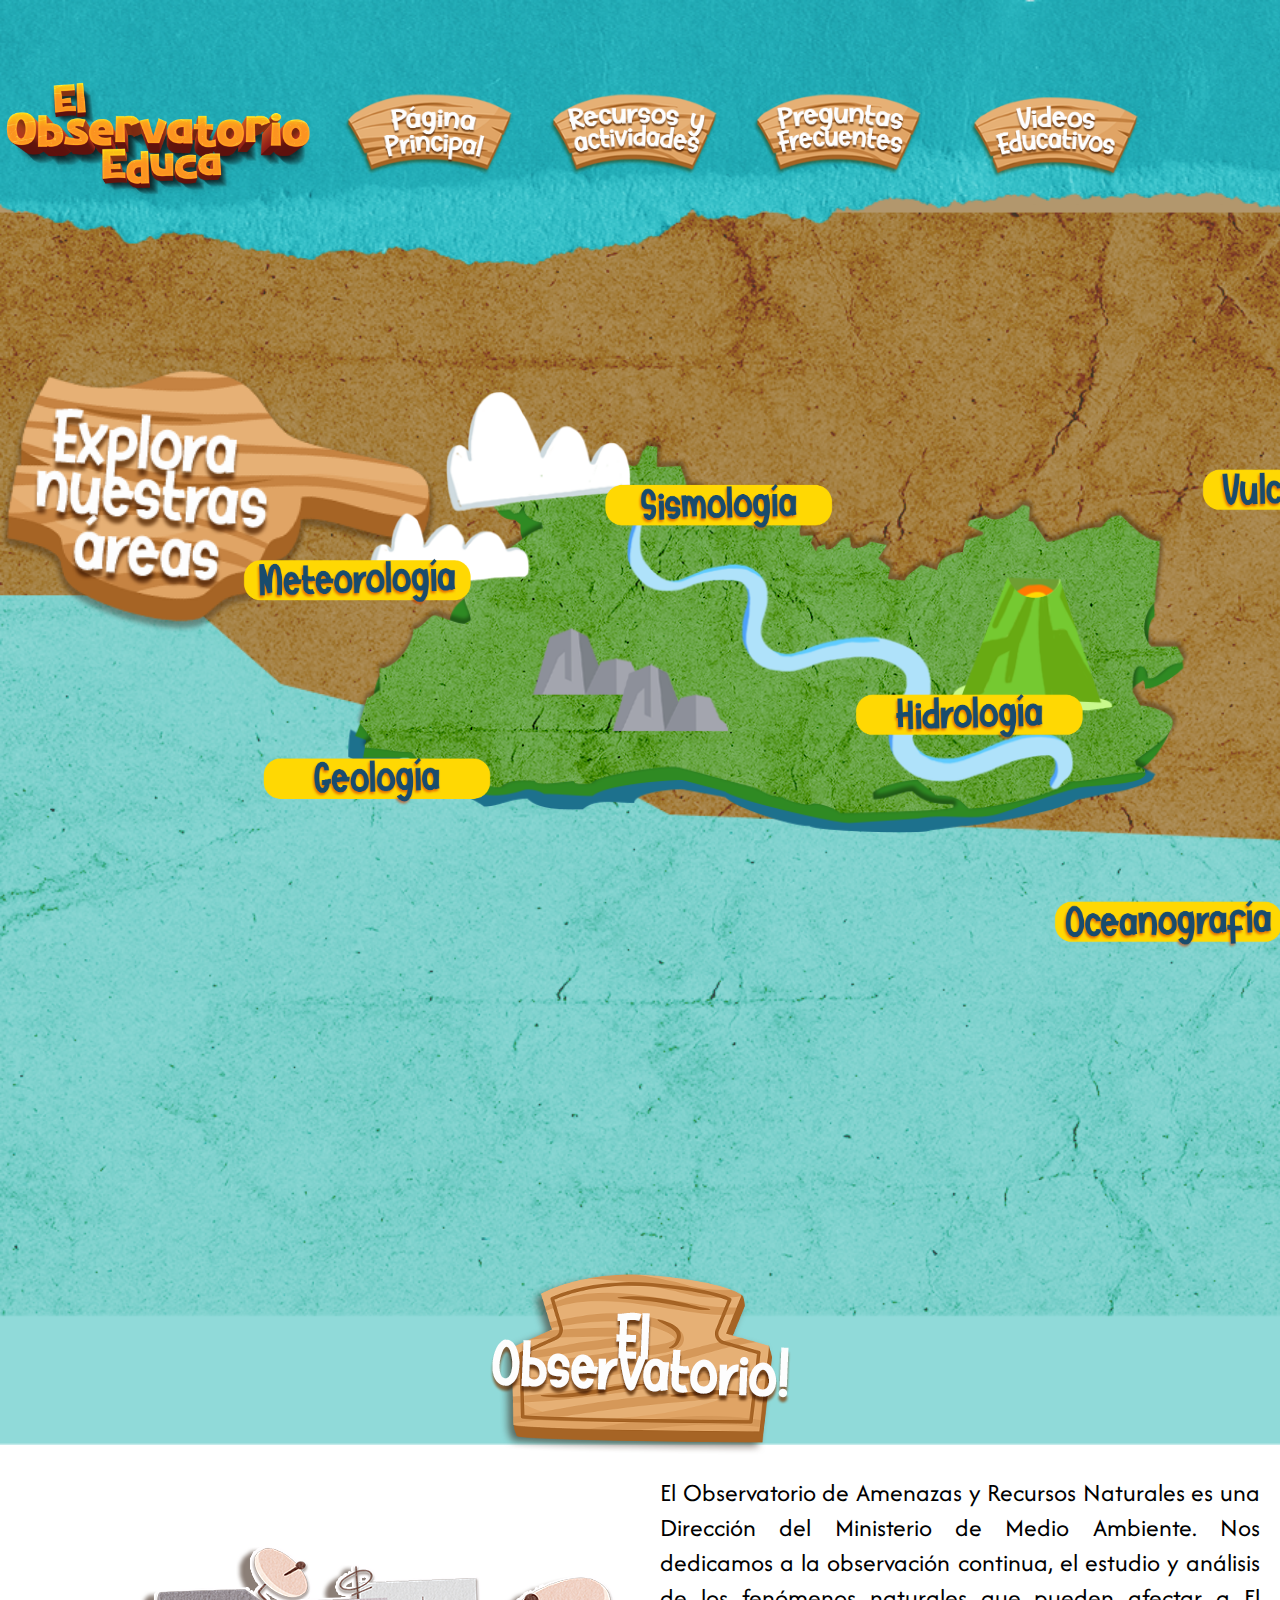
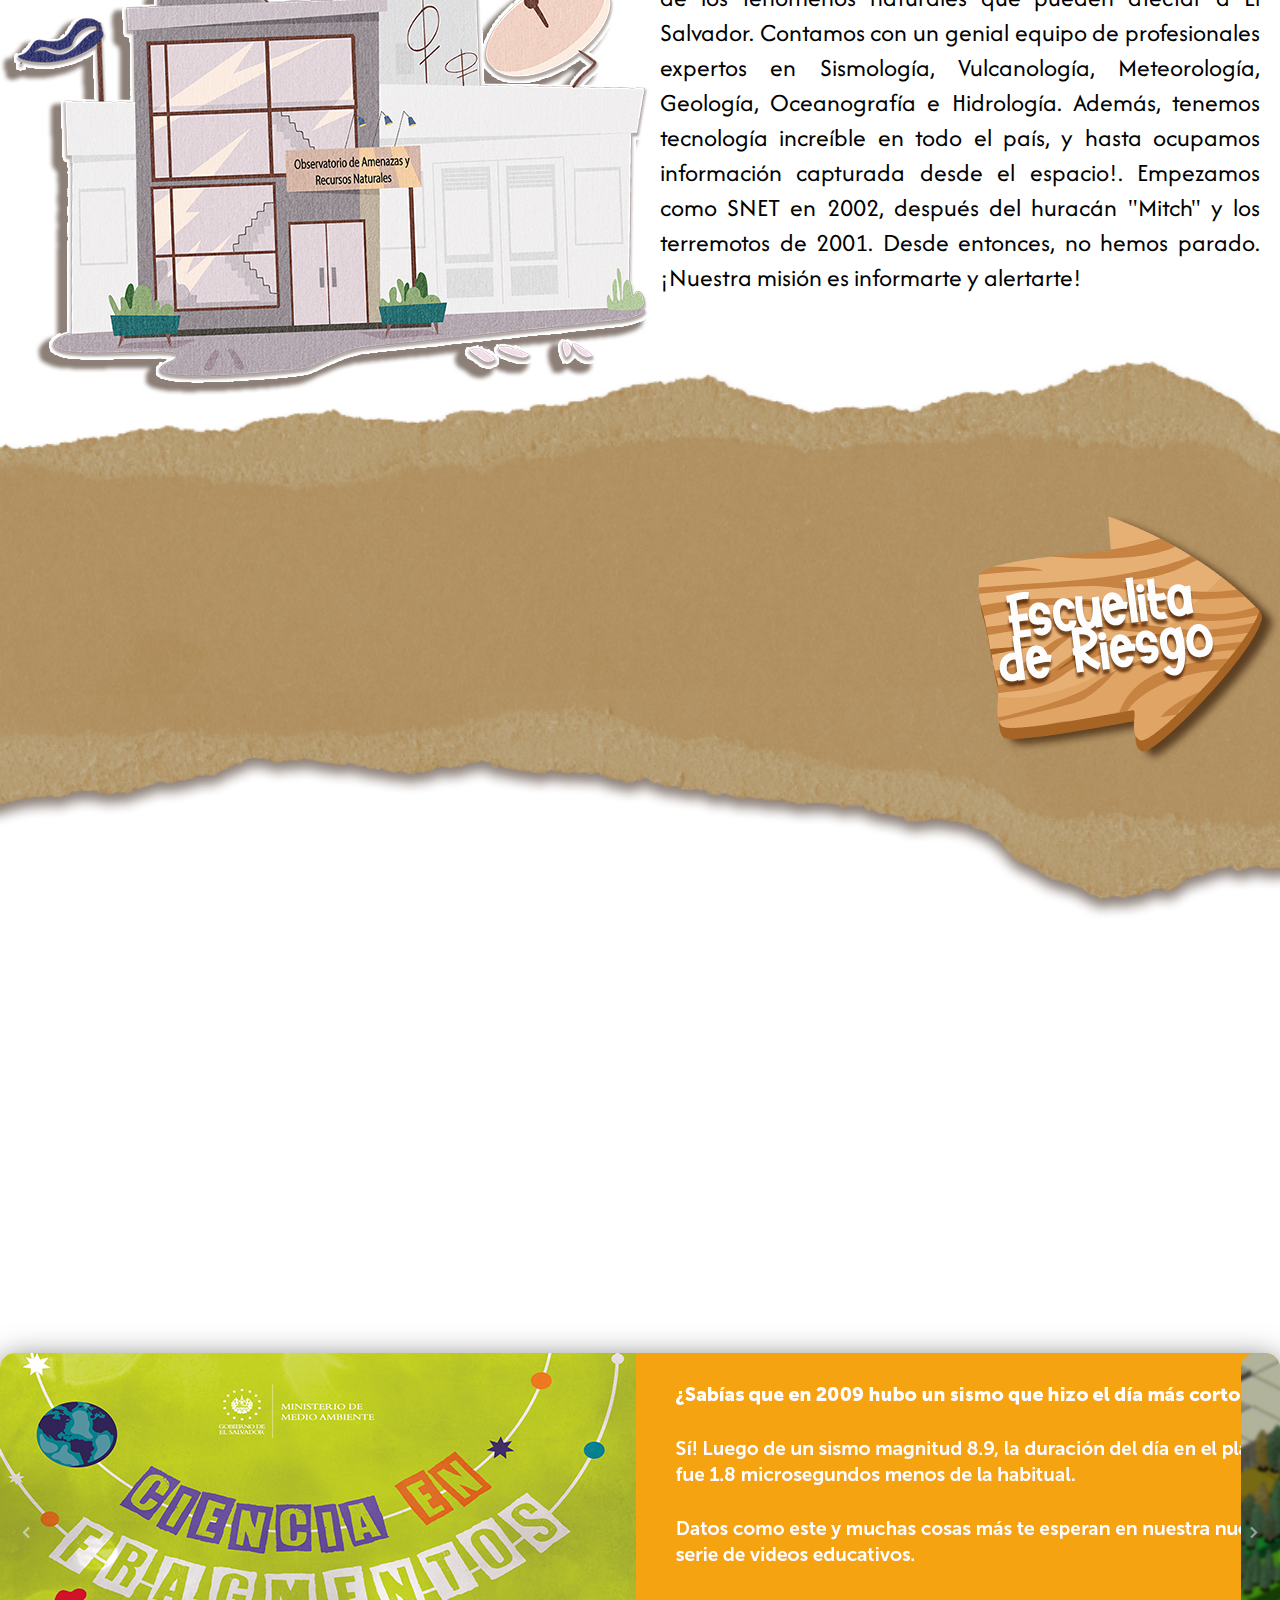
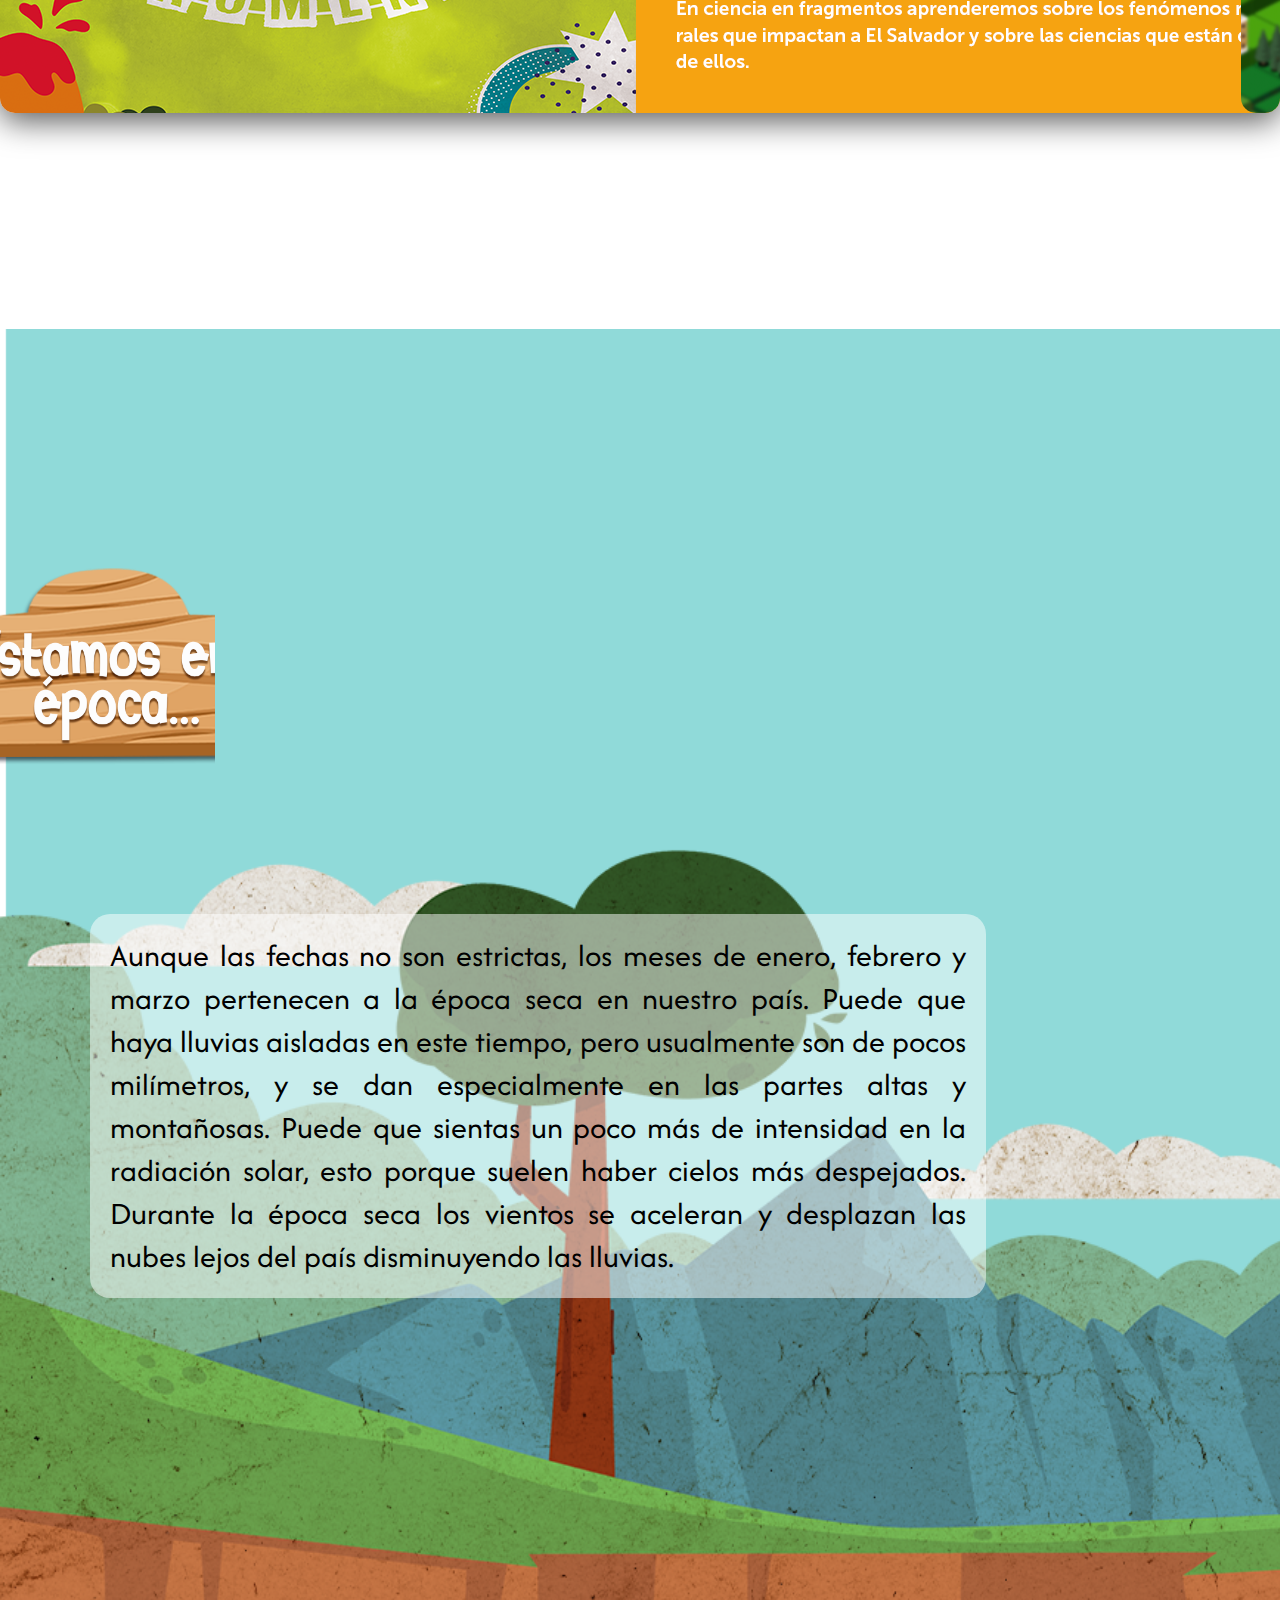
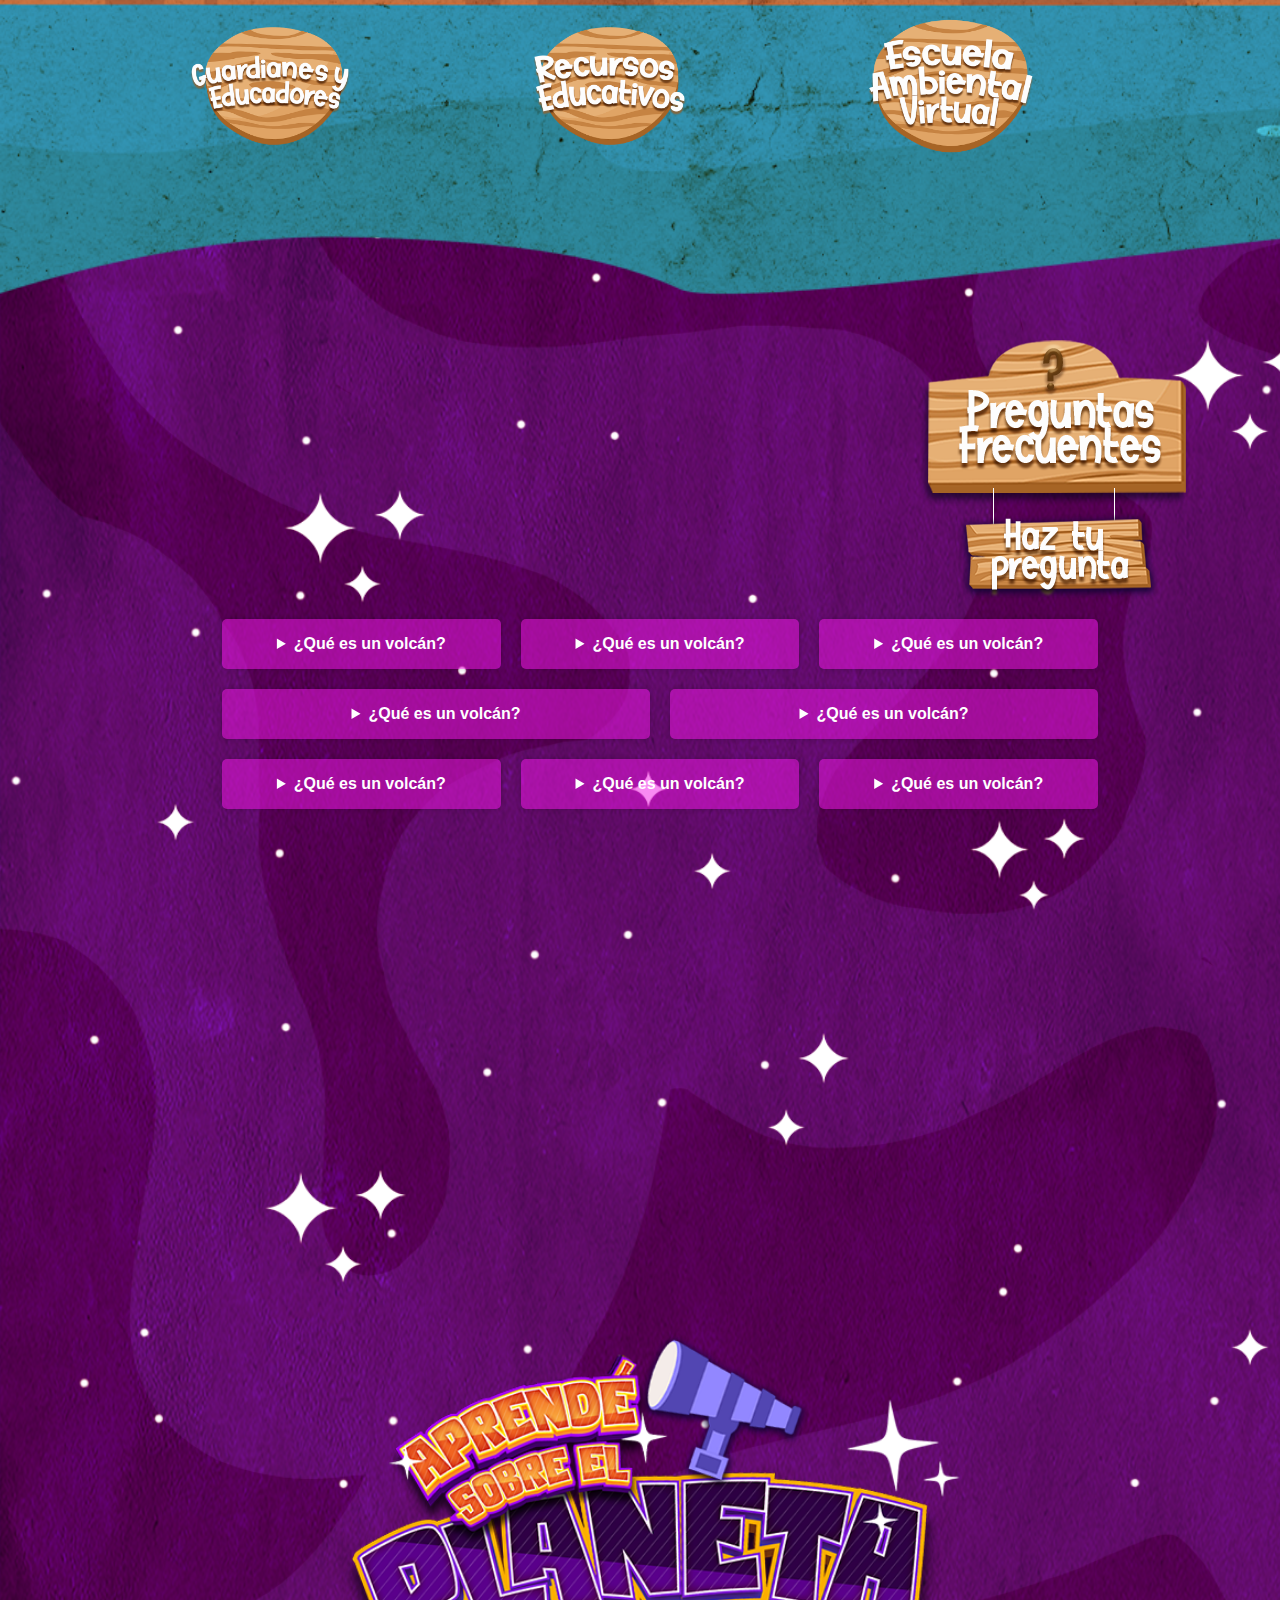
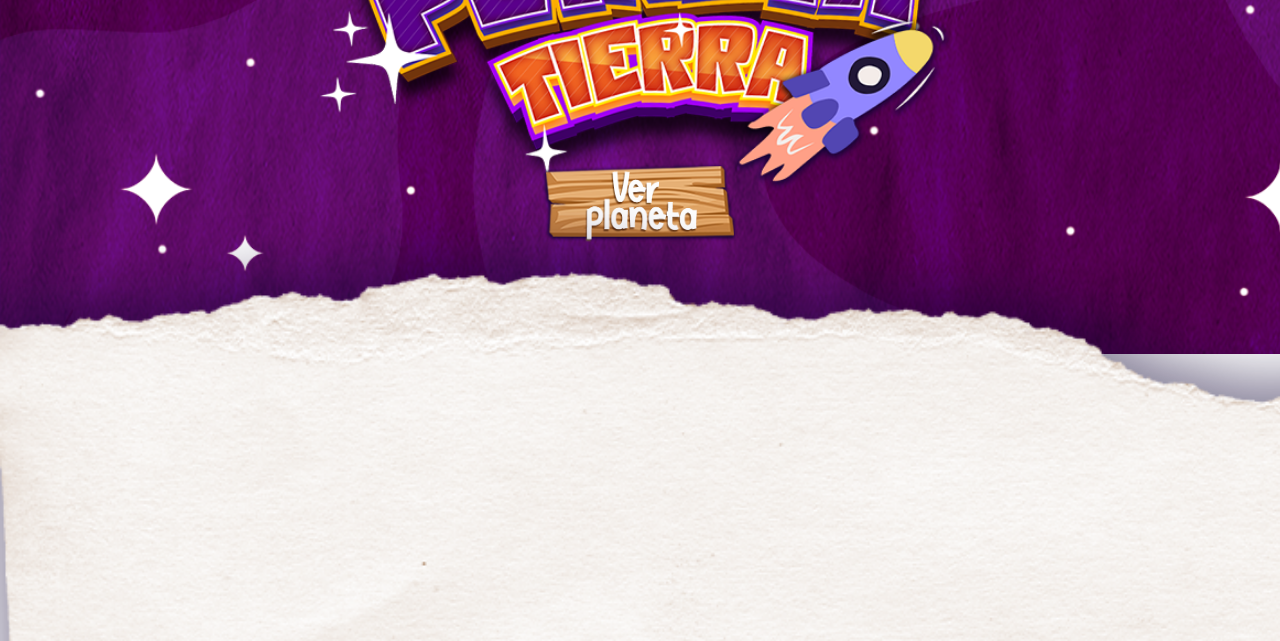
==== commit 35db1b54: "Se modificaron los botones ubicados debajo de -estamos en epoca--" ====
--- a/index.html
+++ b/index.html
@@ -281,9 +281,9 @@
 
 
         <div class="lakezonebuttons">
-          <img class="button-desktop" src="./img/homebutton.svg" alt="button1">
-          <img class="button-desktop" src="./img/resourcesandactivities.svg" alt="button2">
-          <img class="button-desktop" src="./img/FAQS.svg" alt="button3">
+          <img class="button-desktop" src="./img/guardianes_educadores.png" alt="button1">
+          <img class="button-desktop" src="./img/recursos_educativos.png" alt="button2">
+          <img class="button-desktop" src="./img/escuela_ambiental.png" alt="button3">
 
         </div>
       </div>
